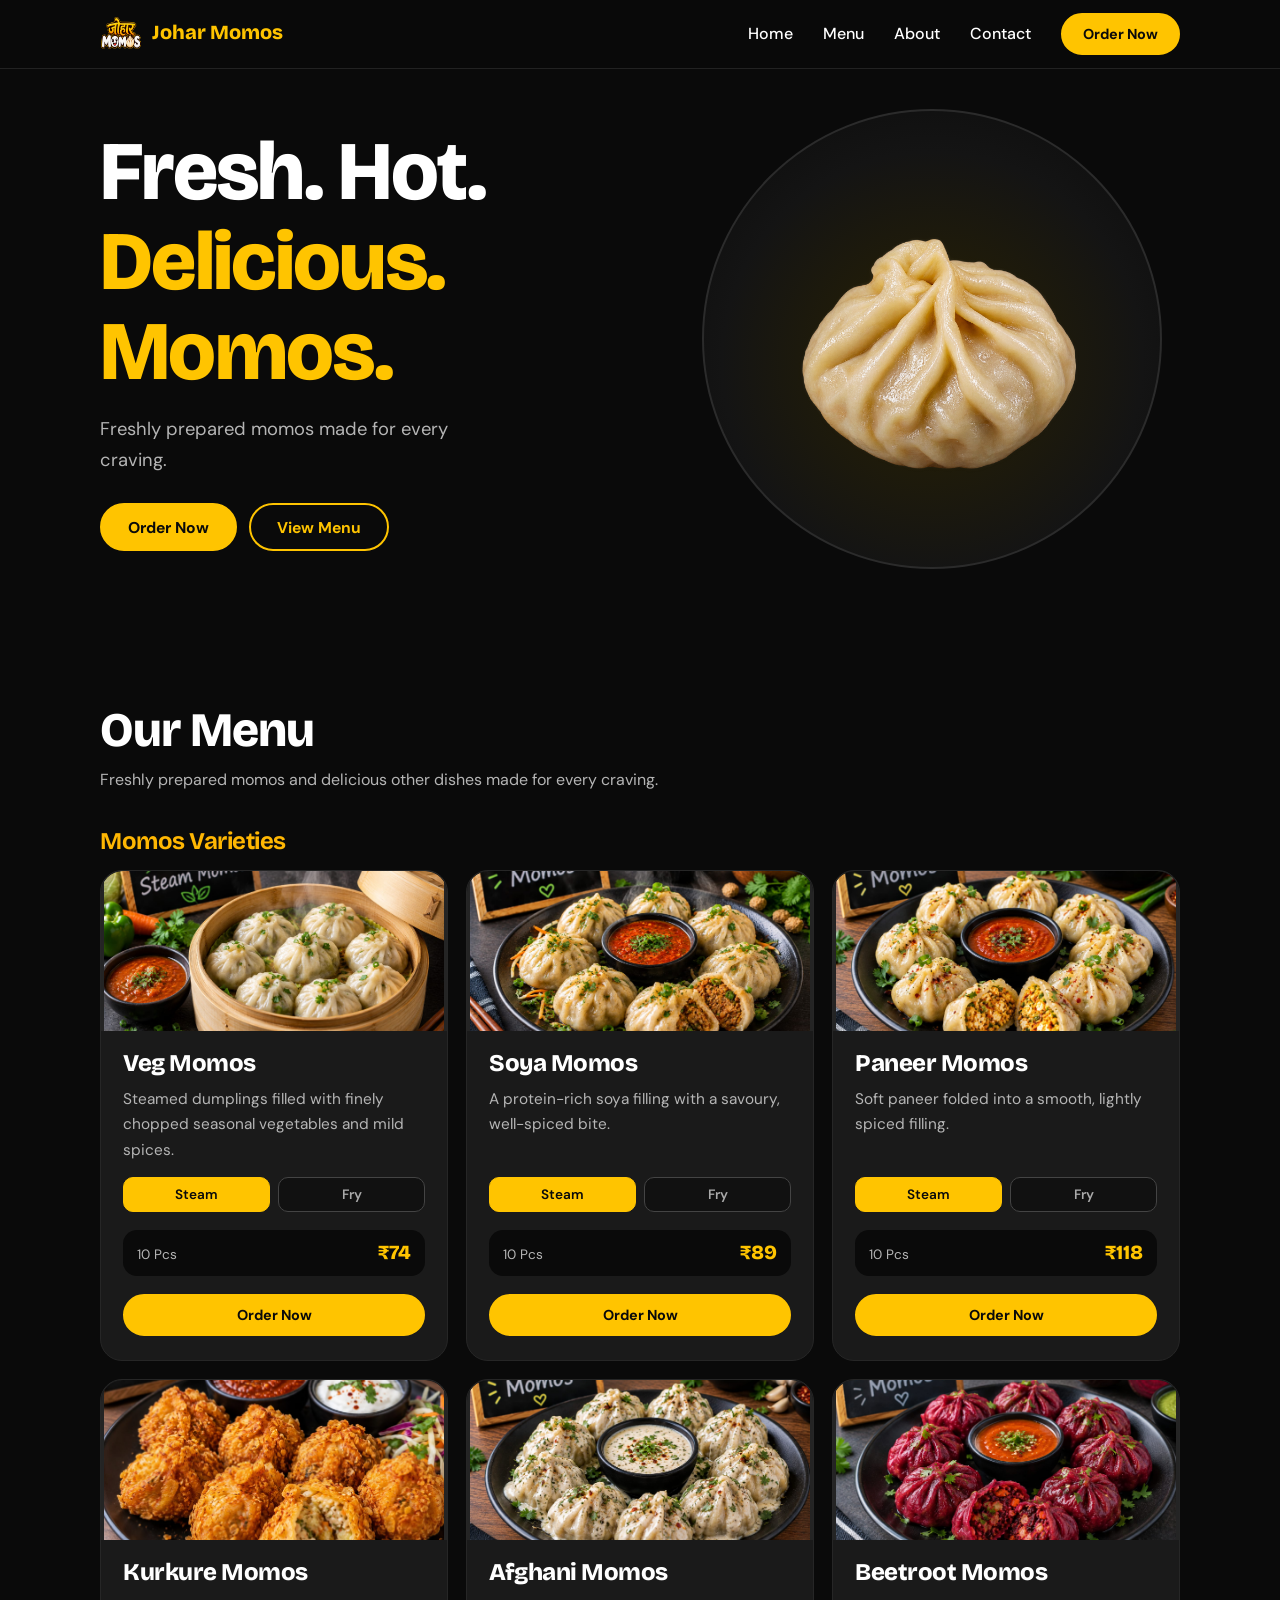
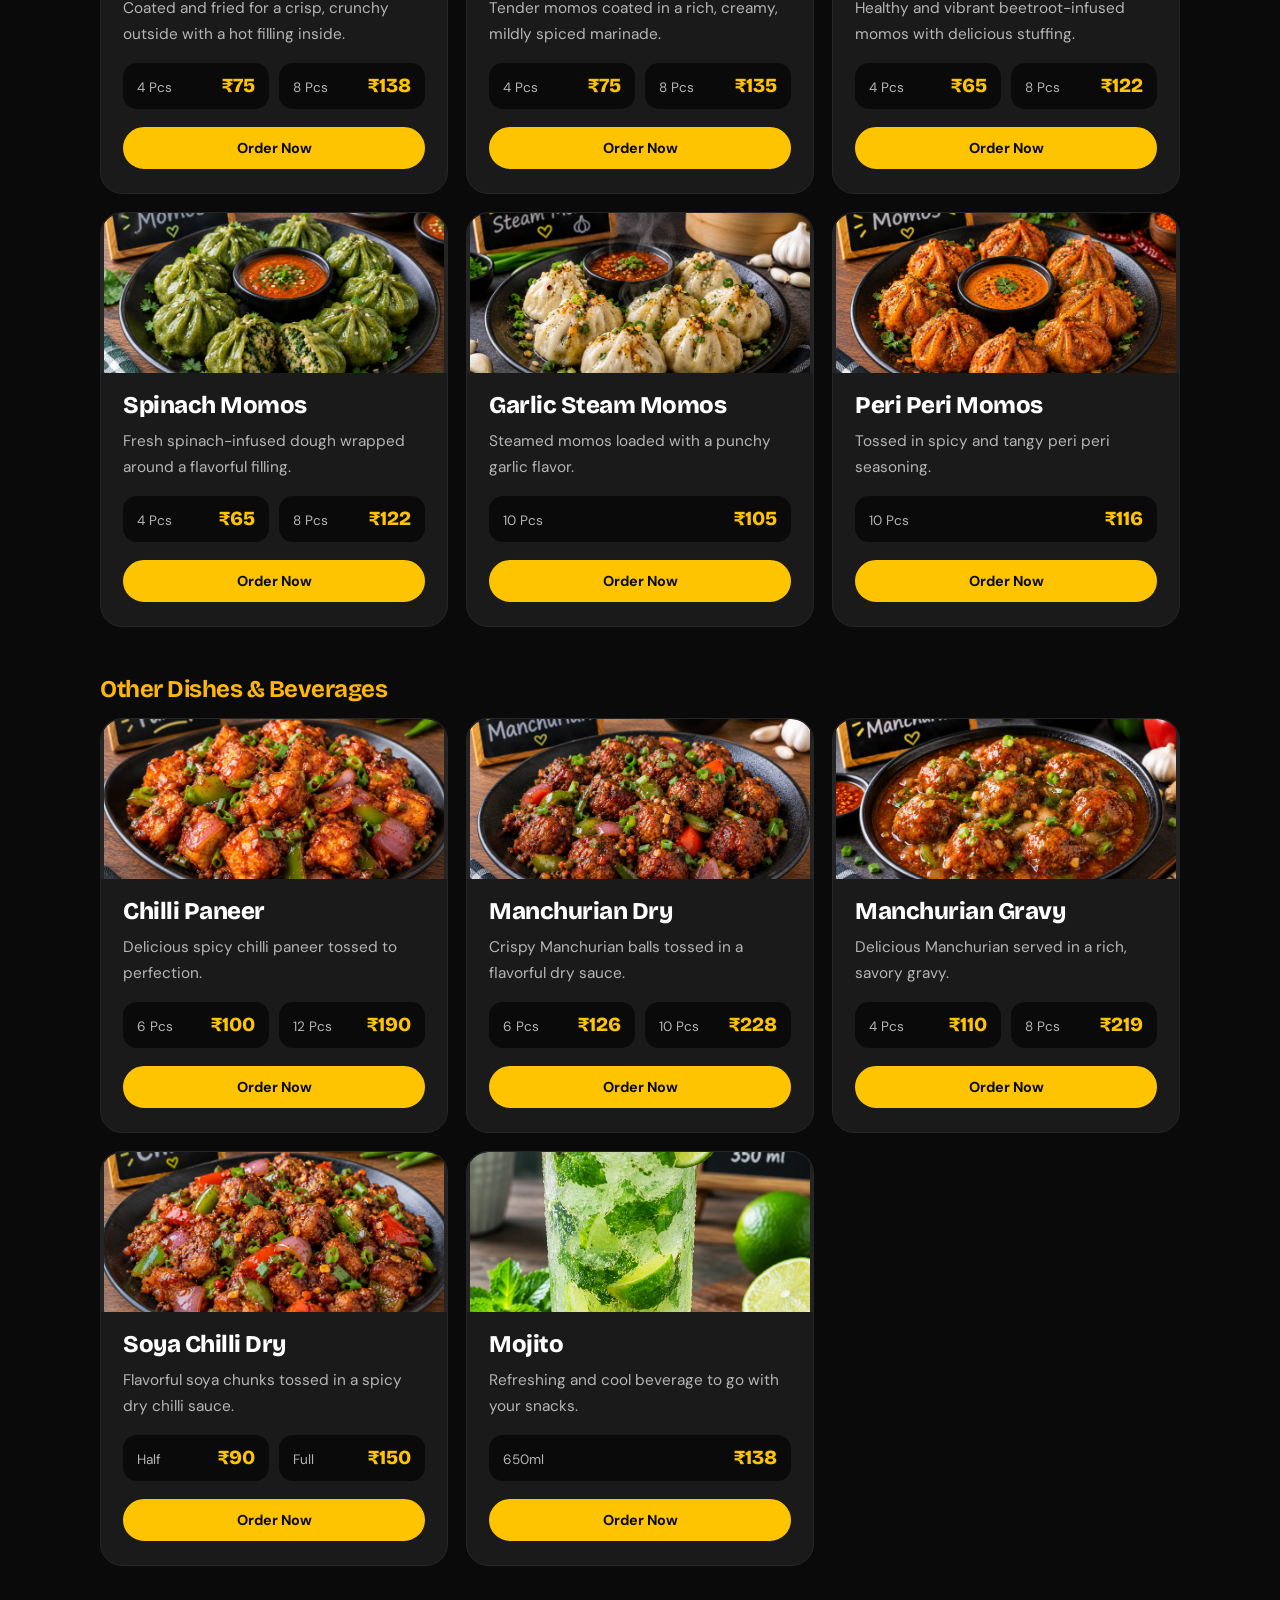
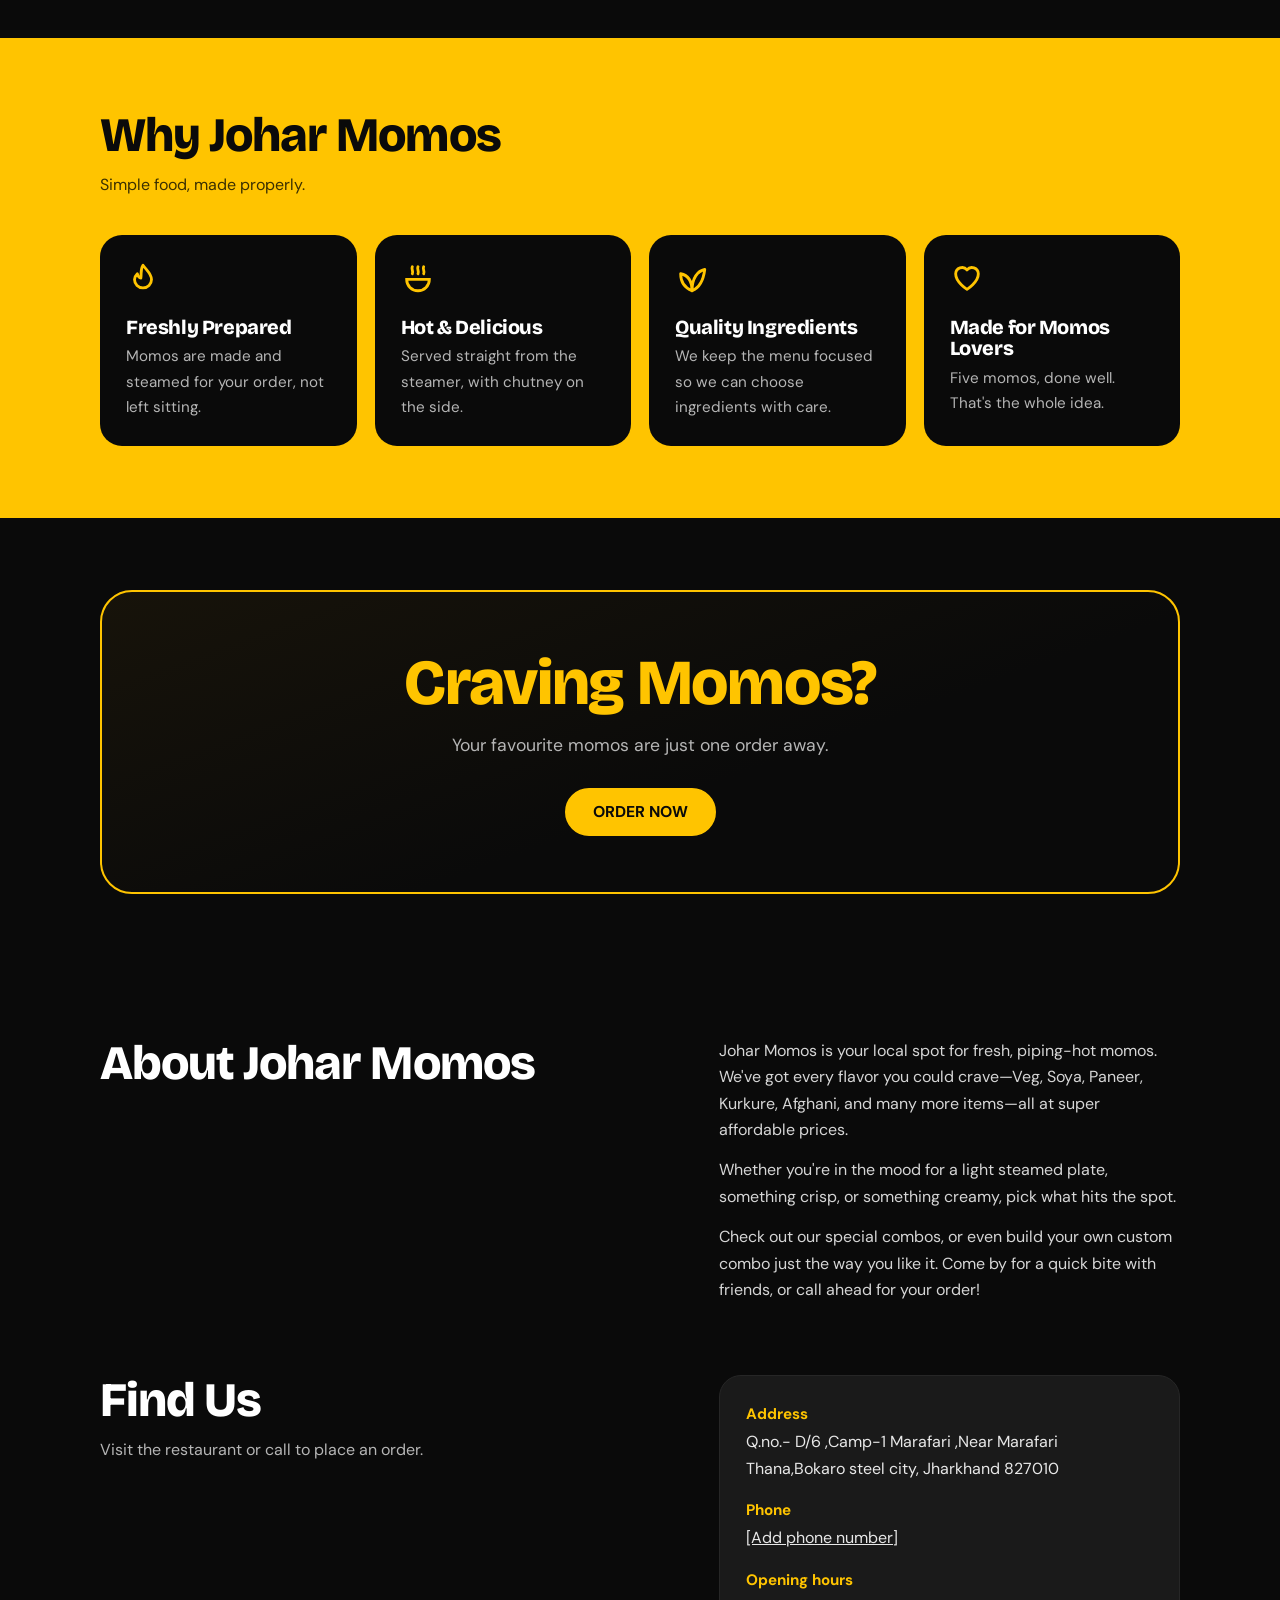
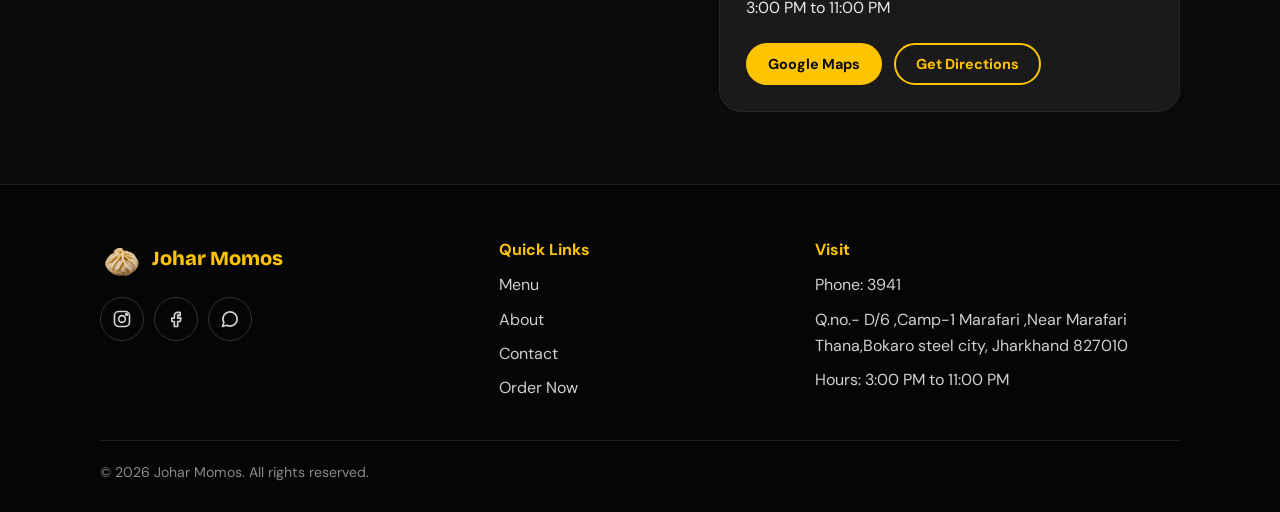
==== index.html @ 12932b2c "Rename homepage to index.html" ====
<!DOCTYPE html>
<html lang="en-IN">
<head>
<meta charset="utf-8">
<meta name="viewport" content="width=device-width, initial-scale=1, viewport-fit=cover">
<title>Johar Momos | Fresh Veg, Soya, Paneer, Kurkure &amp; Afghani Momos</title>
<meta name="description" content="Johar Momos is a local momo restaurant serving freshly prepared Veg, Soya, Paneer, Kurkure and Afghani momos. See the menu, prices, hours and location.">
<link rel="canonical" href="https://www.example.com/">
<meta property="og:type" content="restaurant">
<meta property="og:site_name" content="Johar Momos">
<meta property="og:title" content="Johar Momos | Fresh. Hot. Delicious. Momos.">
<meta property="og:description" content="Freshly prepared momos and many items for every craving at affordable prices! Veg, Soya, Paneer, Kurkure, Afghani, plus ready or custom combos.">
<meta property="og:url" content="https://www.example.com/">
<meta property="og:image" content="momos.png">
<meta name="twitter:card" content="summary_large_image">
<meta name="theme-color" content="#0A0A0A">
<link rel="icon" href="data:image/svg+xml,%3Csvg xmlns='http://www.w3.org/2000/svg' viewBox='0 0 100 100'%3E%3Ctext y='.9em' font-size='90'%3E🥟%3C/text%3E%3C/svg%3E">
<link rel="preconnect" href="https://fonts.googleapis.com">
<link rel="preconnect" href="https://fonts.gstatic.com" crossorigin>
<link href="https://fonts.googleapis.com/css2?family=Bricolage+Grotesque:wght@600;800&family=DM+Sans:wght@400;500;700&display=swap" rel="stylesheet">
<script type="application/ld+json">
{"@context":"https://schema.org","@graph":[
{"@type":"Restaurant","@id":"https://www.example.com/#restaurant","name":"Johar Momos","url":"https://www.example.com/","logo":"https://www.example.com/logo.png","image":"https://www.example.com/og-johar-momos.jpg","servesCuisine":["Momos","Indian street food"],"telephone":"+91-0000000000","hasMenu":"https://www.example.com/#menu","priceRange":"₹","address":{"@type":"PostalAddress","streetAddress":"ADD STREET ADDRESS","addressLocality":"ADD CITY","addressRegion":"ADD STATE","postalCode":"000000","addressCountry":"IN"},"openingHoursSpecification":[{"@type":"OpeningHoursSpecification","dayOfWeek":["Monday","Tuesday","Wednesday","Thursday","Friday","Saturday","Sunday"],"opens":"11:00","closes":"22:00"}]},
{"@type":"BreadcrumbList","itemListElement":[{"@type":"ListItem","position":1,"name":"Home","item":"https://www.example.com/"}]}
]}
</script>
<link rel="stylesheet" href="style.css">
</head>
<body>
<svg width="0" height="0" style="position:absolute" aria-hidden="true">
<defs>
<symbol id="momo" viewBox="0 0 200 150">
<ellipse cx="100" cy="132" rx="82" ry="10" fill="#000" opacity=".35"/>
<path d="M14 108C14 56 52 24 100 24s86 32 86 84c0 14-20 22-86 22S14 122 14 108Z" fill="var(--m,#F4E4C1)"/>
<path d="M100 24c-8 0-14 3-18 8 8-2 24-2 36 0-4-5-10-8-18-8Z" fill="var(--m2,#E3CE9F)"/>
<g stroke="var(--m2,#E3CE9F)" stroke-width="5" stroke-linecap="round" fill="none">
<path d="M100 32V74"/><path d="M80 36 66 80"/><path d="M120 36 134 80"/><path d="M60 46 40 86"/><path d="M140 46 160 86"/><path d="M42 66 26 98"/><path d="M158 66 174 98"/></g>
<path d="M30 112c30 10 110 10 140 0" stroke="var(--m2,#E3CE9F)" stroke-width="4" fill="none" stroke-linecap="round" opacity=".7"/>
</symbol>
<symbol id="mark" viewBox="0 0 48 48"><circle cx="24" cy="24" r="23" fill="#FFC400"/><path d="M9 32c0-9 6-15 15-15s15 6 15 15c0 3-5 4-15 4S9 35 9 32Z" fill="#0A0A0A"/></symbol>
</defs>
</svg>

<header>
<div class="wrap bar">
<!-- LOGO PLACEHOLDER: replace this block with <img src="logo.png" alt="Johar Momos logo" width="..." height="..."> once the official logo file is placed -->
<a class="logo" href="#top" aria-label="Johar Momos home"><img class="logo-mark" src="momos.png" alt=""><span><b>Johar Momos</b></span></a>
<nav id="nav" aria-label="Main">
<ul>
<li><a href="#top">Home</a></li>
<li><a href="#menu">Menu</a></li>
<li><a href="#about">About</a></li>
<li><a href="#contact">Contact</a></li>
<li><a class="btn btn-y btn-sm" href="tel:+910000000000">Order Now</a></li>
</ul>
</nav>
<button class="burger" id="burger" aria-expanded="false" aria-controls="nav" aria-label="Open menu"><span></span><span></span><span></span></button>
</div>
</header>

<main id="top">
<section class="hero" aria-labelledby="h1">
<div class="wrap">
<div>
<h1 id="h1">Fresh. Hot. <em>Delicious. Momos.</em></h1>
<p class="sub">Freshly prepared momos made for every craving.</p>
<div class="cta-row">
<a class="btn btn-y" href="tel:+910000000000">Order Now</a>
<a class="btn btn-o" href="#menu">View Menu</a>
</div>
</div>
<div class="plate" role="img" aria-label="A plate of steaming momos">
  <img src="img-one.png" alt="Plate of Steaming Momos" class="big" aria-hidden="true">
  <div class="steam" aria-hidden="true"><i></i><i></i><i></i></div>
</div>
</div>
</section>

<section id="menu" aria-labelledby="menu-h">
<div class="wrap">
<div class="head">
  <h2 id="menu-h">Our Menu</h2>
  <p>Freshly prepared momos and delicious other dishes made for every craving.</p>
</div>

<!-- MOMOS SECTION -->
<div class="menu-category">
  <h3 class="category-title" style="margin: 30px 0 15px; font-size: 1.5rem; color: #ffb703;">Momos Varieties</h3>
  <div class="grid c3">
    <article class="item">
  <div class="pic" role="img" aria-label="Illustration of a veg momo">
    <img src="veg.jpeg" alt="Momo">
  </div>

  <div class="body">
    <h3>Veg Momos</h3>
    <p>Steamed dumplings filled with finely chopped seasonal vegetables and mild spices.</p>

    <div class="momo-option">
      <button type="button" class="momo-type active"
        onclick="changeMomo(this, 'veg', 'steam')">Steam</button>

      <button type="button" class="momo-type"
        onclick="changeMomo(this, 'veg', 'fry')">Fry</button>
    </div>

    <div class="price">
      <span>10 Pcs <b id="veg-price">₹74</b></span>
    </div>

    <a class="btn btn-y btn-sm" href="tel:+910000000000"
      aria-label="Order Veg Momos">Order Now</a>
  </div>
</article>

   <article class="item">
  <div class="pic" role="img" aria-label="Illustration of a soya momo"
       style="--m:#E9D2A4;--m2:#D2B67F">
    <img src="soya.jpeg" alt="Momo">
  </div>

  <div class="body">
    <h3>Soya Momos</h3>
    <p>A protein-rich soya filling with a savoury, well-spiced bite.</p>

    <div class="momo-option">
      <button type="button"
        class="momo-type active"
        onclick="changeMomo(this, 'soya', 'steam')">
        Steam
      </button>

      <button type="button"
        class="momo-type"
        onclick="changeMomo(this, 'soya', 'fry')">
        Fry
      </button>
    </div>

    <div class="price">
        <span>10 Pcs <b id="soya-price">₹89</b></span>
    </div>

    <a class="btn btn-y btn-sm"
       href="tel:+910000000000"
       aria-label="Order Soya Momos">
       Order Now
    </a>
  </div>
</article>

<article class="item">
  <div class="pic" role="img" aria-label="Illustration of a paneer momo">
    <img src="panner.jpeg" alt="Momo">
  </div>

  <div class="body">
    <h3>Paneer Momos</h3>
    <p>Soft paneer folded into a smooth, lightly spiced filling.</p>

    <div class="momo-option">
      <button type="button" class="momo-type active"
        onclick="changeMomo(this, 'paneer', 'steam')">Steam</button>

      <button type="button" class="momo-type"
        onclick="changeMomo(this, 'paneer', 'fry')">Fry</button>
    </div>

    <div class="price">
      <span>10 Pcs <b id="paneer-price">₹118</b></span>
    </div>

    <a class="btn btn-y btn-sm" href="tel:+910000000000"
      aria-label="Order Paneer Momos">Order Now</a>
  </div>
</article>

    <article class="item">
      <div class="pic" role="img" aria-label="Illustration of a crunchy kurkure momo">
        <img src="kurkure.jpeg" alt="Momo">
      </div><div class="body"><h3>Kurkure Momos</h3><p>Coated and fried for a crisp, crunchy outside with a hot filling inside.</p><div class="price"><span>4 Pcs <b>₹75</b></span><span>8 Pcs <b>₹138</b></span></div><a class="btn btn-y btn-sm" href="tel:+910000000000" aria-label="Order Kurkure Momos">Order Now</a></div></article>

    <article class="item"><div class="pic" role="img" aria-label="Illustration of creamy afghani momos"><img src="afghani.jpeg" alt="Momo">
    </div><div class="body"><h3>Afghani Momos</h3><p>Tender momos coated in a rich, creamy, mildly spiced marinade.</p><div class="price"><span>4 Pcs <b>₹75</b></span><span>8 Pcs <b>₹135</b></span></div><a class="btn btn-y btn-sm" href="tel:+910000000000" aria-label="Order Afghani Momos">Order Now</a></div></article>

    <article class="item"><div class="pic" role="img" aria-label="Illustration of beetroot momos"><img src="beetroot.jpeg" alt="Momo"></div><div class="body"><h3>Beetroot Momos</h3><p>Healthy and vibrant beetroot-infused momos with delicious stuffing.</p><div class="price"><span>4 Pcs <b>₹65</b></span><span>8 Pcs <b>₹122</b></span></div><a class="btn btn-y btn-sm" href="tel:+910000000000" aria-label="Order Beetroot Momos">Order Now</a></div></article>

    <article class="item"><div class="pic" role="img" aria-label="Illustration of spinach momos"><img src="spinach.jpeg" alt="Momo"></div><div class="body"><h3>Spinach Momos</h3><p>Fresh spinach-infused dough wrapped around a flavorful filling.</p><div class="price"><span>4 Pcs <b>₹65</b></span><span>8 Pcs <b>₹122</b></span></div><a class="btn btn-y btn-sm" href="tel:+910000000000" aria-label="Order Spinach Momos">Order Now</a></div></article>

    <article class="item"><div class="pic" role="img" aria-label="Illustration of garlic steam momos"><img src="garlic.jpeg" alt="Momo"></div><div class="body"><h3>Garlic Steam Momos</h3><p>Steamed momos loaded with a punchy garlic flavor.</p><div class="price"><span>10 Pcs <b>₹105</b></span></div><a class="btn btn-y btn-sm" href="tel:+910000000000" aria-label="Order Garlic Steam Momos">Order Now</a></div></article>

    <article class="item"><div class="pic" role="img" aria-label="Illustration of peri peri momos"><img src="peri peri.jpeg" alt="Momo"></div><div class="body"><h3>Peri Peri Momos</h3><p>Tossed in spicy and tangy peri peri seasoning.</p><div class="price"><span>10 Pcs <b>₹116</b></span></div><a class="btn btn-y btn-sm" href="tel:+910000000000" aria-label="Order Peri Peri Momos">Order Now</a></div></article>
  </div>
</div>

<!-- OTHER DISHES SECTION -->
<div class="menu-category" style="margin-top: 50px;">
  <h3 class="category-title" style="margin: 30px 0 15px; font-size: 1.5rem; color: #ffb703;">Other Dishes & Beverages</h3>
  <div class="grid c3">
    <article class="item"><div class="pic" role="img" aria-label="Illustration of chilli paneer"><img src="chlli paneer.jpeg" alt="Momo"></div><div class="body"><h3>Chilli Paneer</h3><p>Delicious spicy chilli paneer tossed to perfection.</p><div class="price"><span>6 Pcs <b>₹100</b></span><span>12 Pcs <b>₹190</b></span></div><a class="btn btn-y btn-sm" href="tel:+910000000000" aria-label="Order Chilli Paneer">Order Now</a></div></article>

    <article class="item"><div class="pic" role="img" aria-label="Illustration of manchurian dry"><img src="dry manch.jpeg" alt="Momo"></div><div class="body"><h3>Manchurian Dry</h3><p>Crispy Manchurian balls tossed in a flavorful dry sauce.</p><div class="price"><span>6 Pcs <b>₹126</b></span><span>10 Pcs <b>₹228</b></span></div><a class="btn btn-y btn-sm" href="tel:+910000000000" aria-label="Order Manchurian Dry">Order Now</a></div></article>

    <article class="item"><div class="pic" role="img" aria-label="Illustration of manchurian gravy"><img src="gravy manch.jpeg" alt="Momo"></div><div class="body"><h3>Manchurian Gravy</h3><p>Delicious Manchurian served in a rich, savory gravy.</p><div class="price"><span>4 Pcs <b>₹110</b></span><span>8 Pcs <b>₹219</b></span></div><a class="btn btn-y btn-sm" href="tel:+910000000000" aria-label="Order Manchurian Gravy">Order Now</a></div></article>

    <article class="item"><div class="pic" role="img" aria-label="Illustration of soya chilli dry"><img src="soya chilli.jpeg" alt="Momo"></div><div class="body"><h3>Soya Chilli Dry</h3><p>Flavorful soya chunks tossed in a spicy dry chilli sauce.</p><div class="price"><span>Half <b>₹90</b></span><span>Full <b>₹150</b></span></div><a class="btn btn-y btn-sm" href="tel:+910000000000" aria-label="Order Soya Chilli Dry">Order Now</a></div></article>

    <article class="item"><div class="pic" role="img" aria-label="Illustration of mojito"><img src="mint mojito.jpeg" alt="Momo"></div><div class="body"><h3>Mojito</h3><p>Refreshing and cool beverage to go with your snacks.</p><div class="price"><span>650ml <b>₹138</b></span></div><a class="btn btn-y btn-sm" href="tel:+910000000000" aria-label="Order Mojito">Order Now</a></div></article>
  </div>
</div>

</div>
</section>

<section class="why" aria-labelledby="why-h">
<div class="wrap">
<div class="head"><h2 id="why-h">Why Johar Momos</h2><p>Simple food, made properly.</p></div>
<div class="grid c4">
<div class="f"><svg viewBox="0 0 24 24" fill="none" stroke="currentColor" stroke-width="2" stroke-linecap="round" stroke-linejoin="round" aria-hidden="true"><path d="M12 3c3 4 6 6 6 10a6 6 0 0 1-12 0c0-2 1-3 2-4 .5 2 1.5 3 2.5 3C11 9 10 6 12 3Z"/></svg><h3>Freshly Prepared</h3><p>Momos are made and steamed for your order, not left sitting.</p></div>
<div class="f"><svg viewBox="0 0 24 24" fill="none" stroke="currentColor" stroke-width="2" stroke-linecap="round" aria-hidden="true"><path d="M8 4c-1 2 1 3 0 5M12 4c-1 2 1 3 0 5M16 4c-1 2 1 3 0 5"/><path d="M4 13h16a8 8 0 0 1-16 0Z"/></svg><h3>Hot &amp; Delicious</h3><p>Served straight from the steamer, with chutney on the side.</p></div>
<div class="f"><svg viewBox="0 0 24 24" fill="none" stroke="currentColor" stroke-width="2" stroke-linecap="round" stroke-linejoin="round" aria-hidden="true"><path d="M12 21c0-9 4-14 9-15-1 8-4 13-9 15Z"/><path d="M12 21C12 14 9 10 4 9c0 6 3 10 8 12Z"/></svg><h3>Quality Ingredients</h3><p>We keep the menu focused so we can choose ingredients with care.</p></div>
<div class="f"><svg viewBox="0 0 24 24" fill="none" stroke="currentColor" stroke-width="2" stroke-linecap="round" stroke-linejoin="round" aria-hidden="true"><path d="M12 20s-8-5-8-11a4.5 4.5 0 0 1 8-2.7A4.5 4.5 0 0 1 20 9c0 6-8 11-8 11Z"/></svg><h3>Made for Momos Lovers</h3><p>Five momos, done well. That's the whole idea.</p></div>
</div>
</div>
</section>

<section class="cta" aria-labelledby="cta-h">
<div class="wrap"><div class="box">
<h2 id="cta-h">Craving Momos?</h2>
<p>Your favourite momos are just one order away.</p>
<a class="btn btn-y" href="tel:+910000000000">ORDER NOW</a>
</div></div>
</section>

<section id="about" class="about" aria-labelledby="about-h">
<div class="wrap two">
<div class="head" style="margin:0"><h2 id="about-h">About Johar Momos</h2></div>
<div>
<p>Johar Momos is your local spot for fresh, piping-hot momos. We've got every flavor you could crave—Veg, Soya, Paneer, Kurkure, Afghani, and many more items—all at super affordable prices.</p>
<p>Whether you're in the mood for a light steamed plate, something crisp, or something creamy, pick what hits the spot.</p>
<p>Check out our special combos, or even build your own custom combo just the way you like it. Come by for a quick bite with friends, or call ahead for your order!</p>
</div>
</div>
</section>

<section id="contact" aria-labelledby="loc-h" style="padding-top:0">
<div class="wrap two">
<div class="head" style="margin:0"><h2 id="loc-h">Find Us</h2><p>Visit the restaurant or call to place an order.</p></div>
<div class="info">
<dl>
<div><dt>Address</dt><dd>Q.no.- D/6 ,Camp-1 Marafari ,Near Marafari Thana,Bokaro steel city, Jharkhand 827010</dd></div>
<div><dt>Phone</dt><dd><a href="tel:+910000000000">[Add phone number]</a></dd></div>
<div><dt>Opening hours</dt><dd>3:00 PM to 11:00 PM</dd></div>
</dl>
<div class="cta-row">
<a class="btn btn-y btn-sm" href="https://www.google.com/maps/search/?api=1&amp;query=Johar+Momos" target="_blank" rel="noopener">Google Maps</a>
<a class="btn btn-o btn-sm" href="https://maps.app.goo.gl/gTbUC94c3SYZyHqj8?g_st=aw" target="_blank" rel="noopener">Get Directions</a>
</div>
</div>
</div>
</section>
</main>

<footer>
<div class="wrap">
<div class="fgrid">
<div>
<a class="logo" href="#top" aria-label="Johar Momos home"><img class="logo-mark" aria-hidden="true" src="img-one.png"><use href="#mark"/></img><span><b>Johar Momos</b></span></a>
<div class="soc">
<a href="#" aria-label="Instagram"><svg viewBox="0 0 24 24" fill="none" stroke="currentColor" stroke-width="2" aria-hidden="true"><rect x="3" y="3" width="18" height="18" rx="5"/><circle cx="12" cy="12" r="4"/><circle cx="17.5" cy="6.5" r="1" fill="currentColor"/></svg></a>
<a href="#" aria-label="Facebook"><svg viewBox="0 0 24 24" fill="none" stroke="currentColor" stroke-width="2" stroke-linecap="round" stroke-linejoin="round" aria-hidden="true"><path d="M14 8h3V4h-3a4 4 0 0 0-4 4v3H7v4h3v6h4v-6h3l1-4h-4V8a1 1 0 0 1 1-1Z"/></svg></a>
<a href="#" aria-label="WhatsApp"><svg viewBox="0 0 24 24" fill="none" stroke="currentColor" stroke-width="2" stroke-linecap="round" stroke-linejoin="round" aria-hidden="true"><path d="M3 21l1.6-4.8A8.5 8.5 0 1 1 8 19.5L3 21Z"/></svg></a>
</div>
</div>
<div><h2>Quick Links</h2>
<ul><li><a href="#menu">Menu</a></li><li><a href="#about">About</a></li><li><a href="#contact">Contact</a></li><li><a href="tel:+910000000000">Order Now</a></li></ul></div>
<div><h2>Visit</h2>
<address><span>Phone: <a href="tel:+910000000000">3941</a></span><span>Q.no.- D/6 ,Camp-1 Marafari ,Near Marafari Thana,Bokaro steel city, Jharkhand 827010</span><span>Hours: 3:00 PM to 11:00 PM</span></address></div>
</div>
<p class="copy">&copy; <span id="yr">2026</span> Johar Momos. All rights reserved.</p>
</div>
</footer>

<script src="main.js"></script>
</body>
</html>
---- style.css ----
:root{--y:#FFC400;--k:#0A0A0A;--w:#FFFFFF;--card:#1A1A1A;--card2:#242424;--mute:#B5B5B5;--r:22px;
--hd:'Bricolage Grotesque',Georgia,'Times New Roman',serif;--bd:'DM Sans',system-ui,-apple-system,'Segoe UI',sans-serif;
box-sizing:border-box;padding-top:env(safe-area-inset-top,0px);padding-bottom:env(safe-area-inset-bottom,0px)}
*,*::before,*::after{box-sizing:inherit}
html{scroll-behavior:smooth;scroll-padding-top:84px}
body{margin:0;background:var(--k);color:var(--w);font:400 1rem/1.65 var(--bd);-webkit-font-smoothing:antialiased}
h1,h2,h3{font-family:var(--hd);line-height:1.08;margin:0;letter-spacing:-.02em}
p{margin:0}
a{color:inherit}
:focus-visible{outline:3px solid var(--y);outline-offset:3px;border-radius:6px}
.wrap{max-width:1120px;margin:0 auto;padding:0 20px}
section{padding:72px 0}
.btn{display:inline-flex;align-items:center;justify-content:center;min-height:48px;padding:0 26px;border-radius:999px;font:700 .98rem var(--bd);text-decoration:none;border:2px solid var(--y);cursor:pointer;transition:transform .15s,background .15s,color .15s}
.btn-y{background:var(--y);color:var(--k)}
.btn-y:hover{transform:translateY(-2px)}
.btn-o{background:transparent;color:var(--y)}
.btn-o:hover{background:var(--y);color:var(--k)}
.btn-sm{min-height:42px;padding:0 20px;font-size:.9rem}
/* header */
header{position:sticky;top:0;z-index:20;background:rgba(10,10,10,.92);backdrop-filter:blur(10px);border-bottom:1px solid #222;padding-top:env(safe-area-inset-top,0px)}
.bar{display:flex;align-items:center;justify-content:space-between;height:68px}
.logo{display:flex;align-items:center;gap:10px;text-decoration:none}
.logo-mark{width:42px;height:42px}
.logo b{font:800 1.25rem var(--hd);color:var(--y);line-height:1}
.logo small{display:block;font:500 .7rem var(--bd);color:var(--w);letter-spacing:.2em}
nav ul{display:none;list-style:none;margin:0;padding:0;gap:30px;align-items:center}
nav a{text-decoration:none;font-weight:500}
nav a:hover{color:var(--y)}
.burger{background:none;border:0;width:46px;height:46px;color:var(--w);cursor:pointer}
.burger span{display:block;width:24px;height:2px;background:currentColor;margin:5px auto;transition:.2s}
.menu-open nav ul{display:flex;flex-direction:column;position:absolute;left:0;right:0;top:68px;background:var(--k);padding:12px 20px 28px;gap:4px;border-bottom:1px solid #222}
.menu-open nav li{width:100%}
.menu-open nav a{display:block;padding:14px 0;font-size:1.15rem;border-bottom:1px solid #1d1d1d}
.menu-open nav a.btn{border:2px solid var(--y);margin-top:12px;text-align:center}
.menu-open .burger span:nth-child(1){transform:translateY(7px) rotate(45deg)}
.menu-open .burger span:nth-child(2){opacity:0}
.menu-open .burger span:nth-child(3){transform:translateY(-7px) rotate(-45deg)}
/* hero */
.hero{padding:40px 0 64px;overflow:hidden}
.hero .wrap{display:grid;gap:36px}
.hero h1{font-size:clamp(2.6rem,10vw,5.2rem);font-weight:800}
.hero h1 em{font-style:normal;color:var(--y);display:block}
.hero p.sub{font-size:1.15rem;color:var(--mute);margin:18px 0 28px;max-width:30ch}
.cta-row{display:flex;flex-wrap:wrap;gap:12px}
.plate{position:relative;aspect-ratio:1;max-width:460px;width:100%;margin:0 auto;border-radius:50%;background:radial-gradient(circle at 50% 55%,#2a2200 0,#141414 62%,var(--k) 100%);display:grid;place-items:center;border:2px solid #2b2b2b}
.plate svg.big{width:76%}
.plate img.big{width:76%;height:auto;object-fit:contain;}
.steam{position:absolute;top:2%;left:50%;width:46%;height:30%;transform:translateX(-50%);pointer-events:none}
.steam i{position:absolute;bottom:0;width:6px;height:70%;border-radius:6px;background:linear-gradient(to top,rgba(255,255,255,.5),transparent);animation:rise 3.2s ease-in infinite;opacity:0}
.steam i:nth-child(1){left:22%}.steam i:nth-child(2){left:50%;animation-delay:1s}.steam i:nth-child(3){left:78%;animation-delay:2s}
@keyframes rise{0%{transform:translateY(30%) scaleX(1);opacity:0}30%{opacity:.8}100%{transform:translateY(-60%) scaleX(2.4);opacity:0}}
/* headings */
.head{max-width:560px;margin-bottom:36px}
.head h2{font-size:clamp(2rem,6vw,3rem);font-weight:800}
.head p{color:var(--mute);margin-top:10px}
/* menu */
.grid{display:grid;gap:18px}
.item{background:var(--card);border-radius:var(--r);overflow:hidden;display:flex;flex-direction:column;border:1px solid #262626}
.item .pic {
  background: var(--card2);
  padding: 0; /* padding hata di taaki image poori jagah le sake */
  display: flex;
  align-items: center;
  justify-content: center;
  width: 100%;
  overflow: hidden;
  border-top-left-radius: var(--r);
  border-top-right-radius: var(--r);
}

.item .pic img {
  width: 98%;       /* Poori width cover karega */
  max-width: 100%;   /* Max width limit hata di */
  height: 160px;     /* Aap apne hisaab se height adjust kar sakte hain (jaise 150px ya 180px) */
  object-fit: cover; /* Image stretch nahi hogi, properly crop/fit hogi */
  display: block;
}
.item .body{padding:20px 22px 24px;display:flex;flex-direction:column;gap:10px;flex:1}
.item h3{font-size:1.5rem;font-weight:800}
.item p{color:var(--mute);font-size:.96rem;flex:1}
.price{display:flex;gap:10px;margin:6px 0 8px}
.price span{flex:1;background:var(--k);border-radius:14px;padding:10px 14px;display:flex;justify-content:space-between;align-items:baseline;font-size:.85rem;color:var(--mute)}
.price b{font:800 1.25rem var(--hd);color:var(--y)}
/* why */
.why{background:var(--y);color:var(--k)}
.why .head p{color:#3b3000}
.why .grid .f{background:var(--k);color:var(--w);border-radius:var(--r);padding:26px}
.f svg{width:34px;height:34px;color:var(--y);margin-bottom:14px}
.f h3{font-size:1.25rem;font-weight:800;margin-bottom:6px}
.f p{color:var(--mute);font-size:.95rem}
/* cta */
.cta{text-align:center;position:relative}
.cta .box{border:2px solid var(--y);border-radius:32px;padding:56px 22px;background:linear-gradient(160deg,#17130a,var(--k) 60%)}
.cta h2{font-size:clamp(2.2rem,8vw,4rem);font-weight:800;color:var(--y)}
.cta p{color:var(--mute);margin:14px auto 28px;max-width:34ch;font-size:1.1rem}
/* about / location */
.two{display:grid;gap:36px}
.about p+p{margin-top:14px}
.about p{color:#d6d6d6;max-width:60ch}
.info{background:var(--card);border-radius:var(--r);padding:26px;border:1px solid #262626}
.info dl{margin:0 0 22px;display:grid;gap:16px}
.info dt{font-weight:700;color:var(--y);font-size:.95rem}
.info dd{margin:2px 0 0;color:#e8e8e8}
.info .cta-row{margin-top:4px}
/* footer */
footer{background:#050505;border-top:1px solid #1d1d1d;padding:54px 0 28px}
.fgrid{display:grid;gap:34px}
footer h2{font:700 1rem var(--bd);color:var(--y);margin-bottom:12px;letter-spacing:0}
footer ul{list-style:none;margin:0;padding:0;display:grid;gap:8px}
footer a{text-decoration:none;color:#d0d0d0}
footer a:hover{color:var(--y)}
footer address{font-style:normal;color:#d0d0d0;display:grid;gap:8px}
.soc{display:flex;gap:10px;margin-top:16px}
.soc a{width:44px;height:44px;border-radius:50%;border:1px solid #333;display:grid;place-items:center}
.soc a:hover{border-color:var(--y);color:var(--y)}
.soc svg{width:20px;height:20px}
.copy{margin-top:38px;padding-top:20px;border-top:1px solid #1d1d1d;color:#8a8a8a;font-size:.88rem}
@media(min-width:720px){
.grid.c2{grid-template-columns:repeat(2,1fr)}
.two{grid-template-columns:1.1fr .9fr;gap:56px;align-items:start}
.fgrid{grid-template-columns:1.3fr 1fr 1.3fr}
}
@media(min-width:960px){
.burger{display:none}
nav ul{display:flex}
.hero .wrap{grid-template-columns:1.05fr .95fr;align-items:center}
.grid.c3{grid-template-columns:repeat(3,1fr)}
.grid.c4{grid-template-columns:repeat(4,1fr)}
}
@media(prefers-reduced-motion:reduce){*{animation:none!important;transition:none!important}html{scroll-behavior:auto}}




.momo-option{
  display:flex;
  gap:8px;
  margin:4px 0 2px;
}

.momo-type{
  flex:1;
  padding:8px 14px;
  border:1px solid #444;
  border-radius:10px;
  background:#111;
  color:#aaa;
  font:600 .85rem var(--bd);
  cursor:pointer;
  transition:.2s;
}

.momo-type:hover{
  border-color:var(--y);
  color:var(--y);
}

.momo-type.active{
  background:var(--y);
  color:var(--k);
  border-color:var(--y);
}
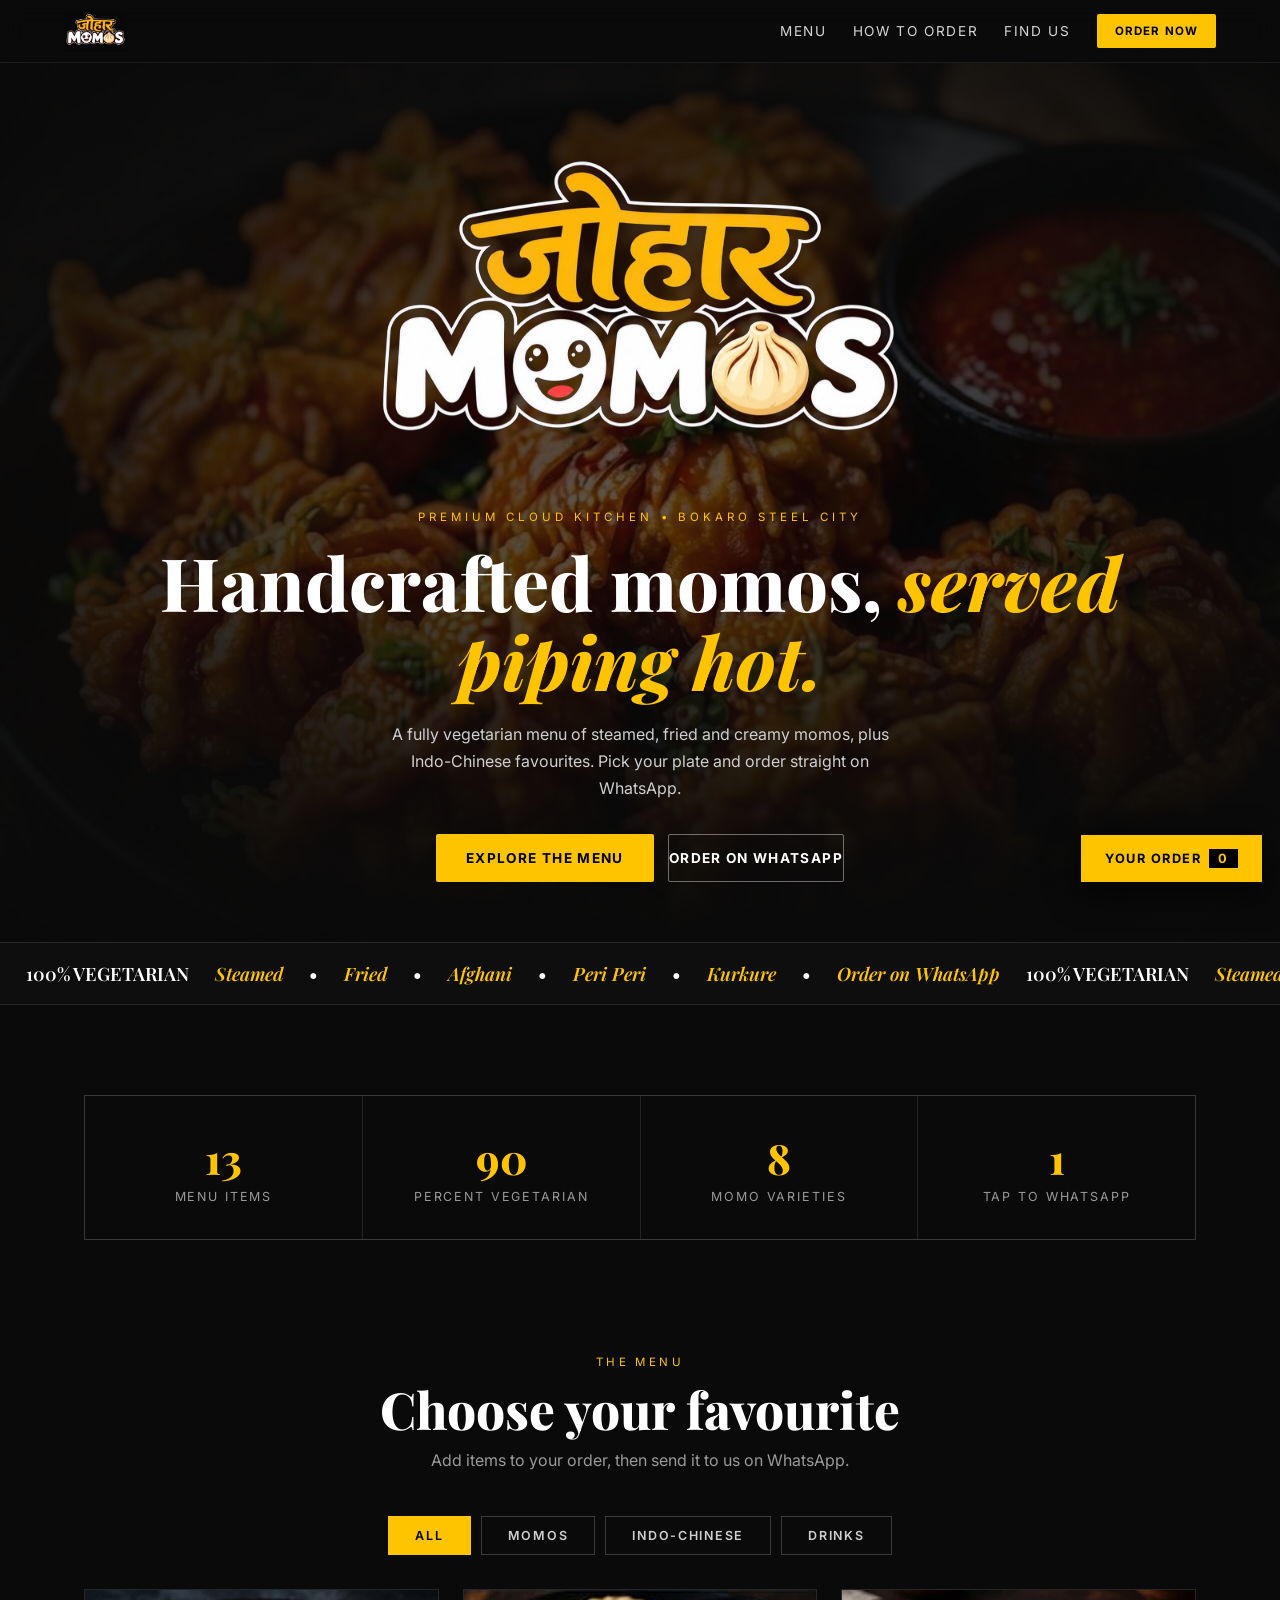
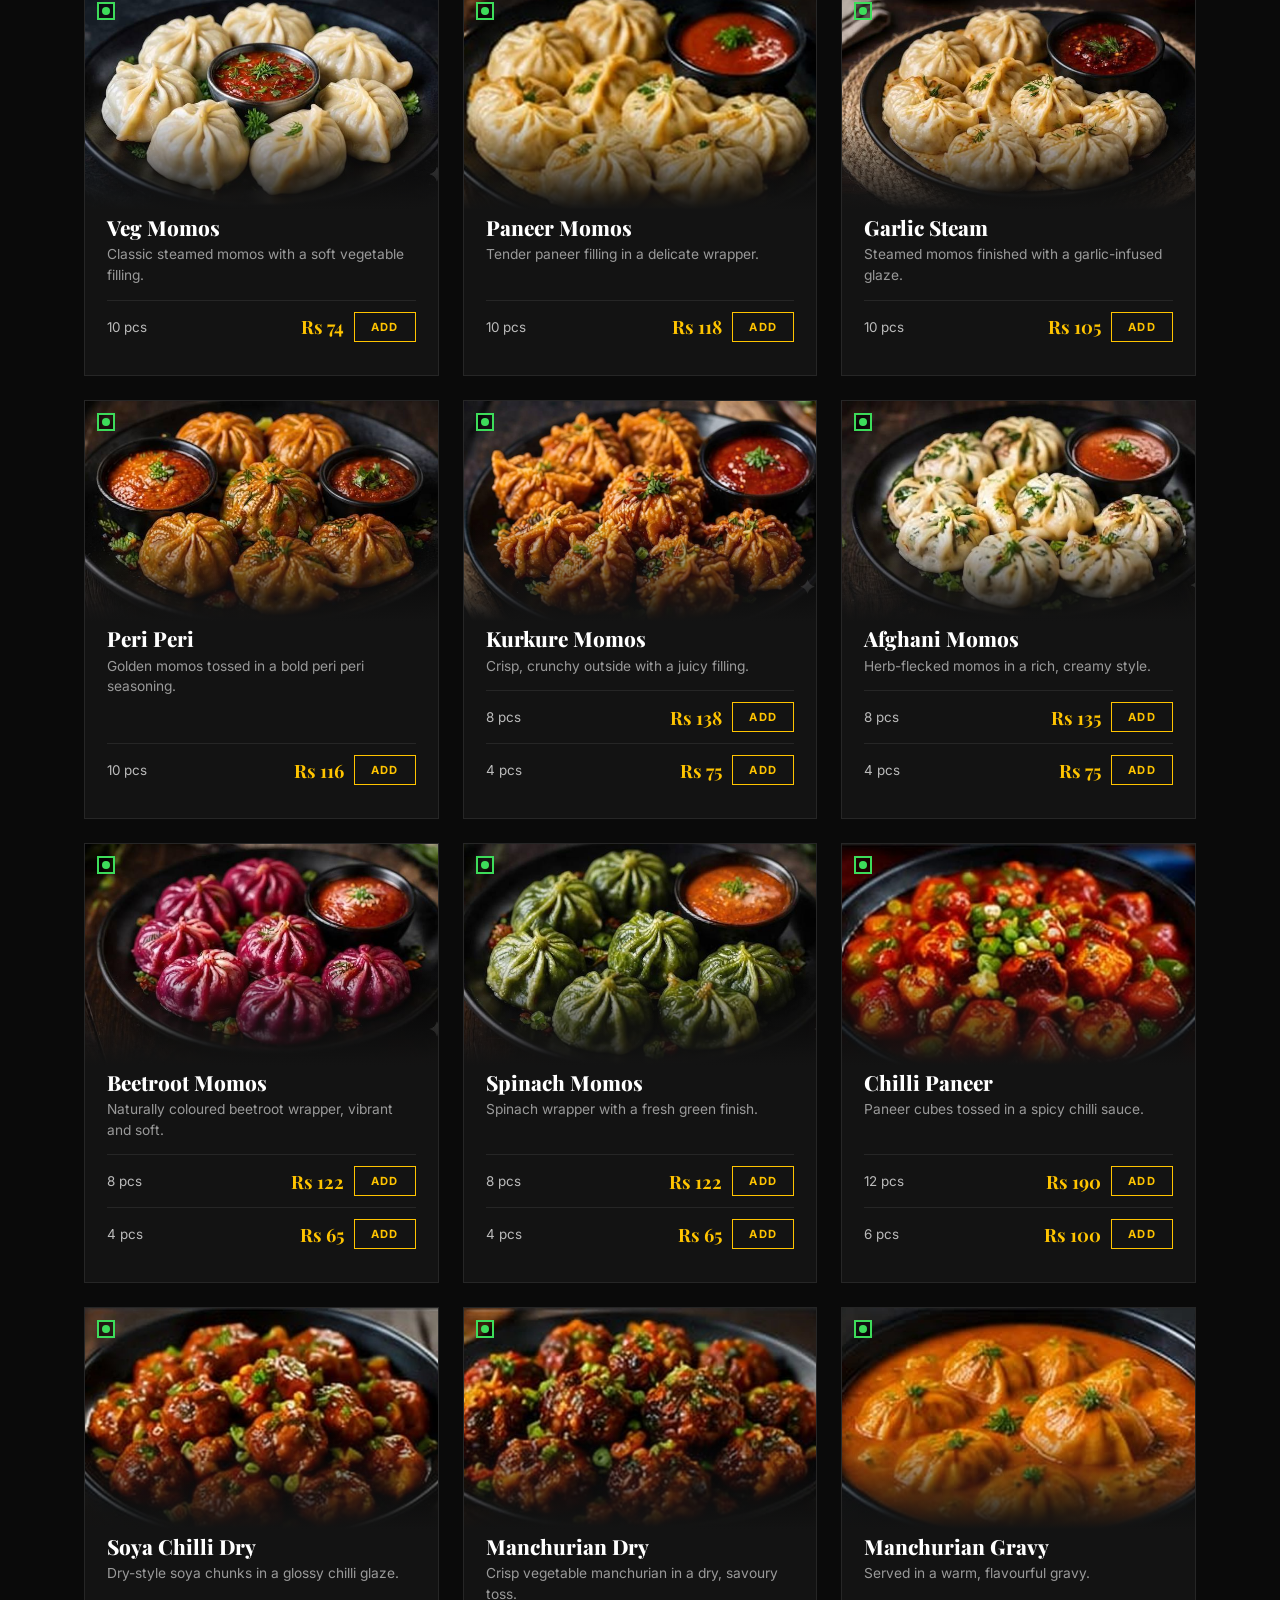
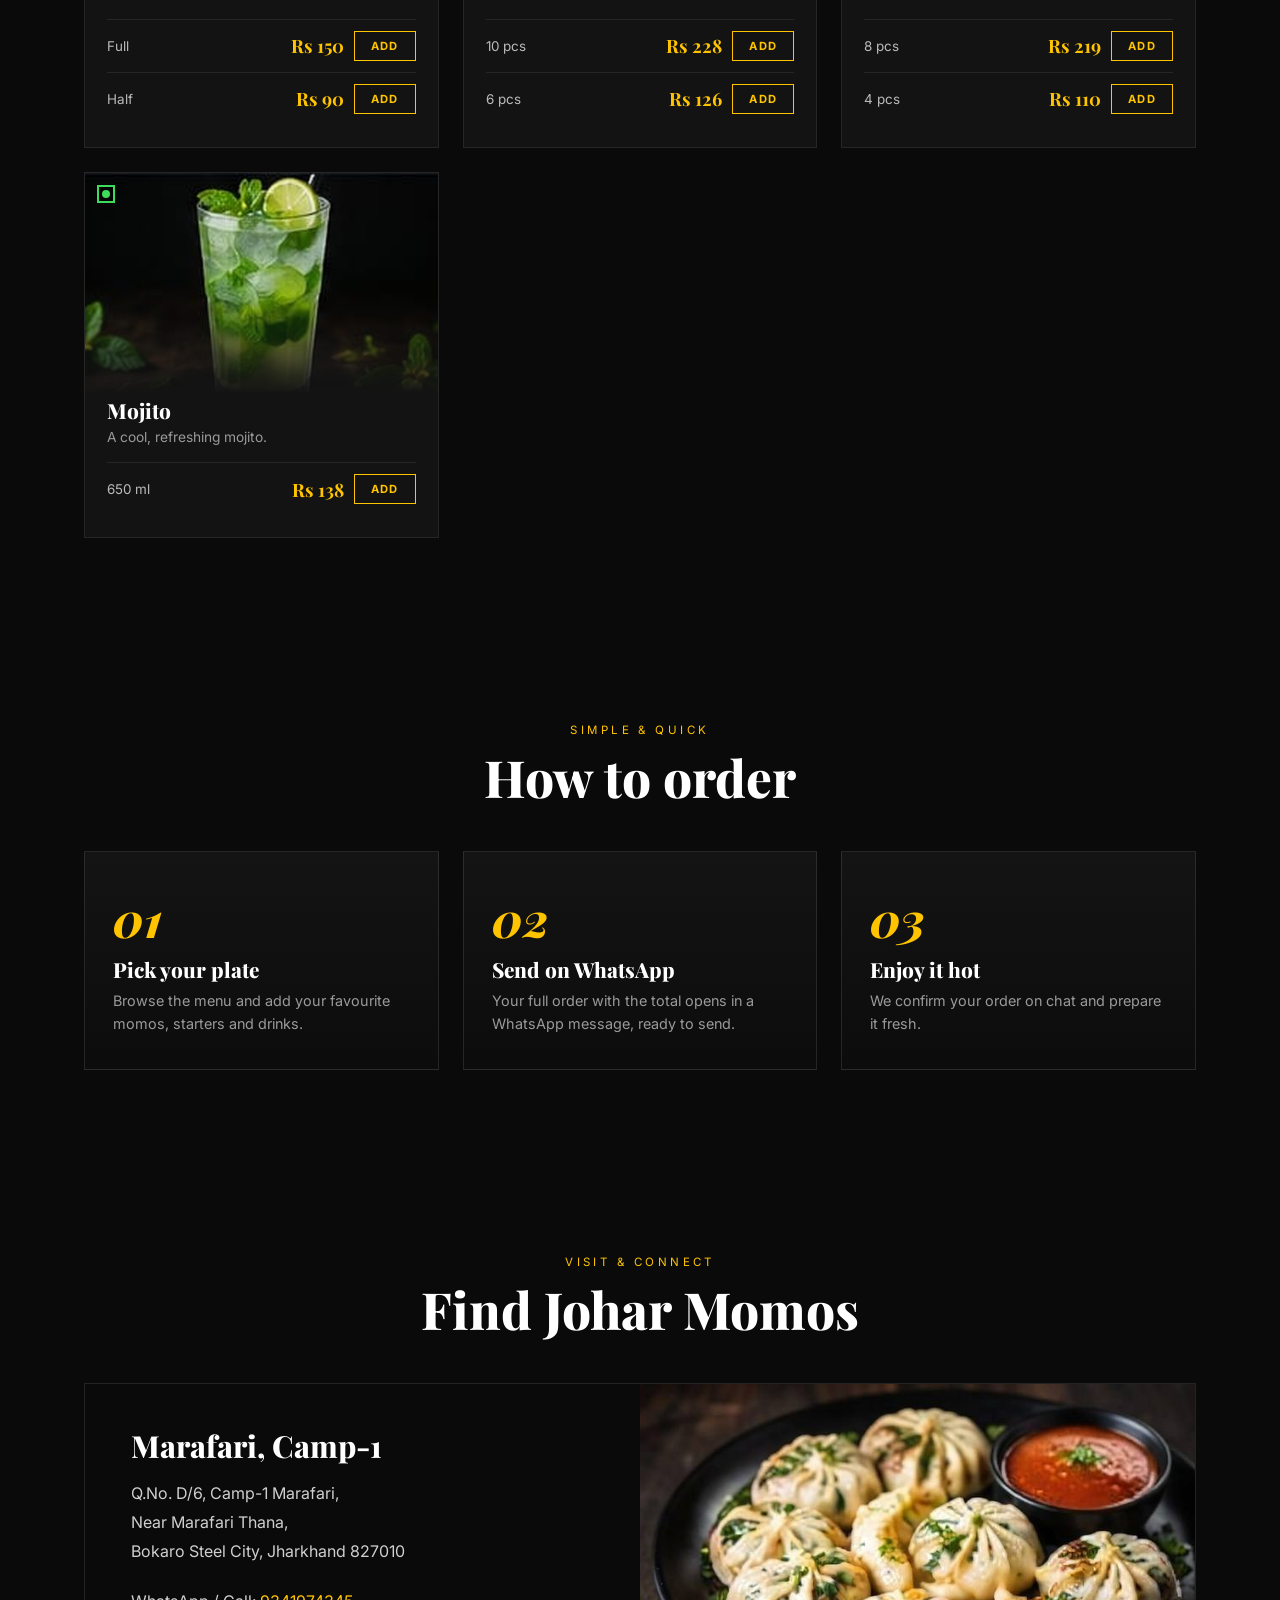
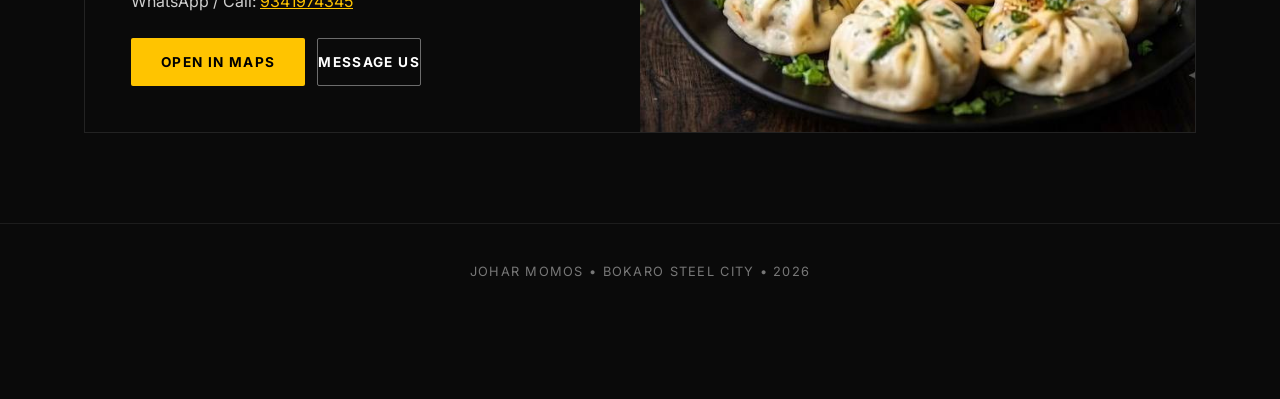
==== commit f3f47116: "Update Johar Momos website" ====
--- a/index.html
+++ b/index.html
@@ -1,286 +1,29 @@
 <!DOCTYPE html>
-<html lang="en-IN">
-<head>
-<meta charset="utf-8">
-<meta name="viewport" content="width=device-width, initial-scale=1, viewport-fit=cover">
-<title>Johar Momos | Fresh Veg, Soya, Paneer, Kurkure &amp; Afghani Momos</title>
-<meta name="description" content="Johar Momos is a local momo restaurant serving freshly prepared Veg, Soya, Paneer, Kurkure and Afghani momos. See the menu, prices, hours and location.">
-<link rel="canonical" href="https://www.example.com/">
-<meta property="og:type" content="restaurant">
-<meta property="og:site_name" content="Johar Momos">
-<meta property="og:title" content="Johar Momos | Fresh. Hot. Delicious. Momos.">
-<meta property="og:description" content="Freshly prepared momos and many items for every craving at affordable prices! Veg, Soya, Paneer, Kurkure, Afghani, plus ready or custom combos.">
-<meta property="og:url" content="https://www.example.com/">
-<meta property="og:image" content="momos.png">
-<meta name="twitter:card" content="summary_large_image">
-<meta name="theme-color" content="#0A0A0A">
-<link rel="icon" href="data:image/svg+xml,%3Csvg xmlns='http://www.w3.org/2000/svg' viewBox='0 0 100 100'%3E%3Ctext y='.9em' font-size='90'%3E🥟%3C/text%3E%3C/svg%3E">
-<link rel="preconnect" href="https://fonts.googleapis.com">
-<link rel="preconnect" href="https://fonts.gstatic.com" crossorigin>
-<link href="https://fonts.googleapis.com/css2?family=Bricolage+Grotesque:wght@600;800&family=DM+Sans:wght@400;500;700&display=swap" rel="stylesheet">
-<script type="application/ld+json">
-{"@context":"https://schema.org","@graph":[
-{"@type":"Restaurant","@id":"https://www.example.com/#restaurant","name":"Johar Momos","url":"https://www.example.com/","logo":"https://www.example.com/logo.png","image":"https://www.example.com/og-johar-momos.jpg","servesCuisine":["Momos","Indian street food"],"telephone":"+91-0000000000","hasMenu":"https://www.example.com/#menu","priceRange":"₹","address":{"@type":"PostalAddress","streetAddress":"ADD STREET ADDRESS","addressLocality":"ADD CITY","addressRegion":"ADD STATE","postalCode":"000000","addressCountry":"IN"},"openingHoursSpecification":[{"@type":"OpeningHoursSpecification","dayOfWeek":["Monday","Tuesday","Wednesday","Thursday","Friday","Saturday","Sunday"],"opens":"11:00","closes":"22:00"}]},
-{"@type":"BreadcrumbList","itemListElement":[{"@type":"ListItem","position":1,"name":"Home","item":"https://www.example.com/"}]}
-]}
-</script>
+<html lang="en">
+<head><meta charset="utf-8">
+<meta name="viewport" content="width=device-width,initial-scale=1,viewport-fit=cover">
+<title>Johar Momos | Premium Momos in Bokaro Steel City</title>
+<meta name="description" content="Johar Momos, a premium vegetarian cloud kitchen at Marafari Camp-1, Bokaro Steel City. Order directly on WhatsApp."><meta property="og:title" content="Johar Momos - Order on WhatsApp"><link rel="preconnect" href="https://fonts.googleapis.com"><link rel="preconnect" href="https://fonts.gstatic.com" crossorigin><link href="https://fonts.googleapis.com/css2?family=Playfair+Display:wght@600;800&family=Inter:wght@400;500;700&display=swap" rel="stylesheet">
 <link rel="stylesheet" href="style.css">
-</head>
-<body>
-<svg width="0" height="0" style="position:absolute" aria-hidden="true">
-<defs>
-<symbol id="momo" viewBox="0 0 200 150">
-<ellipse cx="100" cy="132" rx="82" ry="10" fill="#000" opacity=".35"/>
-<path d="M14 108C14 56 52 24 100 24s86 32 86 84c0 14-20 22-86 22S14 122 14 108Z" fill="var(--m,#F4E4C1)"/>
-<path d="M100 24c-8 0-14 3-18 8 8-2 24-2 36 0-4-5-10-8-18-8Z" fill="var(--m2,#E3CE9F)"/>
-<g stroke="var(--m2,#E3CE9F)" stroke-width="5" stroke-linecap="round" fill="none">
-<path d="M100 32V74"/><path d="M80 36 66 80"/><path d="M120 36 134 80"/><path d="M60 46 40 86"/><path d="M140 46 160 86"/><path d="M42 66 26 98"/><path d="M158 66 174 98"/></g>
-<path d="M30 112c30 10 110 10 140 0" stroke="var(--m2,#E3CE9F)" stroke-width="4" fill="none" stroke-linecap="round" opacity=".7"/>
-</symbol>
-<symbol id="mark" viewBox="0 0 48 48"><circle cx="24" cy="24" r="23" fill="#FFC400"/><path d="M9 32c0-9 6-15 15-15s15 6 15 15c0 3-5 4-15 4S9 35 9 32Z" fill="#0A0A0A"/></symbol>
-</defs>
-</svg>
 
-<header>
-<div class="wrap bar">
-<!-- LOGO PLACEHOLDER: replace this block with <img src="logo.png" alt="Johar Momos logo" width="..." height="..."> once the official logo file is placed -->
-<a class="logo" href="#top" aria-label="Johar Momos home"><img class="logo-mark" src="momos.png" alt=""><span><b>Johar Momos</b></span></a>
-<nav id="nav" aria-label="Main">
-<ul>
-<li><a href="#top">Home</a></li>
-<li><a href="#menu">Menu</a></li>
-<li><a href="#about">About</a></li>
-<li><a href="#contact">Contact</a></li>
-<li><a class="btn btn-y btn-sm" href="tel:+910000000000">Order Now</a></li>
-</ul>
-</nav>
-<button class="burger" id="burger" aria-expanded="false" aria-controls="nav" aria-label="Open menu"><span></span><span></span><span></span></button>
+</head><body><div id="bar"></div>
+<header><img data-i="logo" alt="Johar Momos"><nav><a href="#menu">Menu</a><a href="#how">How to Order</a><a href="#find">Find Us</a><a class="btn s" href="#" data-wa>Order Now</a></nav></header>
+<div class="hero"><img class="bg" data-i="kurkure" alt=""><div><img class="lg" data-i="logo" alt="Johar Momos"><div class="eb">Premium Cloud Kitchen &bull; Bokaro Steel City</div><h1>Handcrafted momos, <i>served piping hot.</i></h1><p>A fully vegetarian menu of steamed, fried and creamy momos, plus Indo-Chinese favourites. Pick your plate and order straight on WhatsApp.</p><div class="b"><a class="btn" href="#menu">Explore the Menu</a><a class="btn o" href="#" data-wa>Order on WhatsApp</a></div></div></div>
+<div class="mq"><div id="mq"></div></div>
+<section><div class="st rv"><div><b data-n="13">0</b><span>Menu Items</span></div><div><b data-n="100">0</b><span>Percent Vegetarian</span></div><div><b data-n="8">0</b><span>Momo Varieties</span></div><div><b data-n="1">0</b><span>Tap to WhatsApp</span></div></div></section>
+<section id="menu" style="padding-top:20px"><div class="hd rv"><small>The Menu</small><h2>Choose your favourite</h2><p>Add items to your order, then send it to us on WhatsApp.</p></div><div class="tabs" id="tabs"></div><div class="grid" id="grid"></div></section>
+<section id="how"><div class="hd rv"><small>Simple &amp; Quick</small><h2>How to order</h2></div><div class="stp rv"><div><em>01</em><h3>Pick your plate</h3><p>Browse the menu and add your favourite momos, starters and drinks.</p></div><div><em>02</em><h3>Send on WhatsApp</h3><p>Your full order with the total opens in a WhatsApp message, ready to send.</p></div><div><em>03</em><h3>Enjoy it hot</h3><p>We confirm your order on chat and prepare it fresh.</p></div></div></section>
+<section id="find"><div class="hd rv">
+    <small>Visit &amp; Connect</small>
+    <h2>Find Johar Momos</h2></div>
+    <div class="loc rv"><div>
+        <h3>Marafari, Camp-1</h3><p>Q.No. D/6, Camp-1 Marafari,<br>Near Marafari Thana,<br>Bokaro Steel City, Jharkhand 827010</p><p>WhatsApp / Call: <a style="color:var(--y)" href="tel:+919341974345">9341974345</a></p><div style="display:flex;gap:12px;flex-wrap:wrap"><a class="btn" target="_blank" rel="noopener" href="https://www.google.com/maps/search/?api=1&query=Marafari+Thana+Bokaro+Steel+City+827010">Open in Maps</a><a class="btn o" href="#" data-wa>Message Us</a></div></div><img data-i="afghani" alt="Afghani momos" loading="lazy"></div></section>
+<footer>JOHAR MOMOS &bull; BOKARO STEEL CITY &bull; 2026</footer>
+<button id="fab">Your Order<em id="n">0</em></button>
+<div id="dr">
+    <div id="pn"><h2>Your Order</h2>
+        <div id="ls"></div><div class="tot"><span>Total</span><span id="t">Rs 0</span></div><a class="btn" id="send" href="#" target="_blank" rel="noopener" style="width:100%;justify-content:center">Send on WhatsApp</a><p style="text-align:center;margin-top:18px"><a href="#" id="cl" style="color:#999;font-size:.85rem">Close</a></p></div>
 </div>
-</header>
-
-<main id="top">
-<section class="hero" aria-labelledby="h1">
-<div class="wrap">
-<div>
-<h1 id="h1">Fresh. Hot. <em>Delicious. Momos.</em></h1>
-<p class="sub">Freshly prepared momos made for every craving.</p>
-<div class="cta-row">
-<a class="btn btn-y" href="tel:+910000000000">Order Now</a>
-<a class="btn btn-o" href="#menu">View Menu</a>
-</div>
-</div>
-<div class="plate" role="img" aria-label="A plate of steaming momos">
-  <img src="img-one.png" alt="Plate of Steaming Momos" class="big" aria-hidden="true">
-  <div class="steam" aria-hidden="true"><i></i><i></i><i></i></div>
-</div>
-</div>
-</section>
-
-<section id="menu" aria-labelledby="menu-h">
-<div class="wrap">
-<div class="head">
-  <h2 id="menu-h">Our Menu</h2>
-  <p>Freshly prepared momos and delicious other dishes made for every craving.</p>
-</div>
-
-<!-- MOMOS SECTION -->
-<div class="menu-category">
-  <h3 class="category-title" style="margin: 30px 0 15px; font-size: 1.5rem; color: #ffb703;">Momos Varieties</h3>
-  <div class="grid c3">
-    <article class="item">
-  <div class="pic" role="img" aria-label="Illustration of a veg momo">
-    <img src="veg.jpeg" alt="Momo">
-  </div>
-
-  <div class="body">
-    <h3>Veg Momos</h3>
-    <p>Steamed dumplings filled with finely chopped seasonal vegetables and mild spices.</p>
-
-    <div class="momo-option">
-      <button type="button" class="momo-type active"
-        onclick="changeMomo(this, 'veg', 'steam')">Steam</button>
-
-      <button type="button" class="momo-type"
-        onclick="changeMomo(this, 'veg', 'fry')">Fry</button>
-    </div>
-
-    <div class="price">
-      <span>10 Pcs <b id="veg-price">₹74</b></span>
-    </div>
-
-    <a class="btn btn-y btn-sm" href="tel:+910000000000"
-      aria-label="Order Veg Momos">Order Now</a>
-  </div>
-</article>
-
-   <article class="item">
-  <div class="pic" role="img" aria-label="Illustration of a soya momo"
-       style="--m:#E9D2A4;--m2:#D2B67F">
-    <img src="soya.jpeg" alt="Momo">
-  </div>
-
-  <div class="body">
-    <h3>Soya Momos</h3>
-    <p>A protein-rich soya filling with a savoury, well-spiced bite.</p>
-
-    <div class="momo-option">
-      <button type="button"
-        class="momo-type active"
-        onclick="changeMomo(this, 'soya', 'steam')">
-        Steam
-      </button>
-
-      <button type="button"
-        class="momo-type"
-        onclick="changeMomo(this, 'soya', 'fry')">
-        Fry
-      </button>
-    </div>
-
-    <div class="price">
-        <span>10 Pcs <b id="soya-price">₹89</b></span>
-    </div>
-
-    <a class="btn btn-y btn-sm"
-       href="tel:+910000000000"
-       aria-label="Order Soya Momos">
-       Order Now
-    </a>
-  </div>
-</article>
-
-<article class="item">
-  <div class="pic" role="img" aria-label="Illustration of a paneer momo">
-    <img src="panner.jpeg" alt="Momo">
-  </div>
-
-  <div class="body">
-    <h3>Paneer Momos</h3>
-    <p>Soft paneer folded into a smooth, lightly spiced filling.</p>
-
-    <div class="momo-option">
-      <button type="button" class="momo-type active"
-        onclick="changeMomo(this, 'paneer', 'steam')">Steam</button>
-
-      <button type="button" class="momo-type"
-        onclick="changeMomo(this, 'paneer', 'fry')">Fry</button>
-    </div>
-
-    <div class="price">
-      <span>10 Pcs <b id="paneer-price">₹118</b></span>
-    </div>
-
-    <a class="btn btn-y btn-sm" href="tel:+910000000000"
-      aria-label="Order Paneer Momos">Order Now</a>
-  </div>
-</article>
-
-    <article class="item">
-      <div class="pic" role="img" aria-label="Illustration of a crunchy kurkure momo">
-        <img src="kurkure.jpeg" alt="Momo">
-      </div><div class="body"><h3>Kurkure Momos</h3><p>Coated and fried for a crisp, crunchy outside with a hot filling inside.</p><div class="price"><span>4 Pcs <b>₹75</b></span><span>8 Pcs <b>₹138</b></span></div><a class="btn btn-y btn-sm" href="tel:+910000000000" aria-label="Order Kurkure Momos">Order Now</a></div></article>
-
-    <article class="item"><div class="pic" role="img" aria-label="Illustration of creamy afghani momos"><img src="afghani.jpeg" alt="Momo">
-    </div><div class="body"><h3>Afghani Momos</h3><p>Tender momos coated in a rich, creamy, mildly spiced marinade.</p><div class="price"><span>4 Pcs <b>₹75</b></span><span>8 Pcs <b>₹135</b></span></div><a class="btn btn-y btn-sm" href="tel:+910000000000" aria-label="Order Afghani Momos">Order Now</a></div></article>
-
-    <article class="item"><div class="pic" role="img" aria-label="Illustration of beetroot momos"><img src="beetroot.jpeg" alt="Momo"></div><div class="body"><h3>Beetroot Momos</h3><p>Healthy and vibrant beetroot-infused momos with delicious stuffing.</p><div class="price"><span>4 Pcs <b>₹65</b></span><span>8 Pcs <b>₹122</b></span></div><a class="btn btn-y btn-sm" href="tel:+910000000000" aria-label="Order Beetroot Momos">Order Now</a></div></article>
-
-    <article class="item"><div class="pic" role="img" aria-label="Illustration of spinach momos"><img src="spinach.jpeg" alt="Momo"></div><div class="body"><h3>Spinach Momos</h3><p>Fresh spinach-infused dough wrapped around a flavorful filling.</p><div class="price"><span>4 Pcs <b>₹65</b></span><span>8 Pcs <b>₹122</b></span></div><a class="btn btn-y btn-sm" href="tel:+910000000000" aria-label="Order Spinach Momos">Order Now</a></div></article>
-
-    <article class="item"><div class="pic" role="img" aria-label="Illustration of garlic steam momos"><img src="garlic.jpeg" alt="Momo"></div><div class="body"><h3>Garlic Steam Momos</h3><p>Steamed momos loaded with a punchy garlic flavor.</p><div class="price"><span>10 Pcs <b>₹105</b></span></div><a class="btn btn-y btn-sm" href="tel:+910000000000" aria-label="Order Garlic Steam Momos">Order Now</a></div></article>
-
-    <article class="item"><div class="pic" role="img" aria-label="Illustration of peri peri momos"><img src="peri peri.jpeg" alt="Momo"></div><div class="body"><h3>Peri Peri Momos</h3><p>Tossed in spicy and tangy peri peri seasoning.</p><div class="price"><span>10 Pcs <b>₹116</b></span></div><a class="btn btn-y btn-sm" href="tel:+910000000000" aria-label="Order Peri Peri Momos">Order Now</a></div></article>
-  </div>
-</div>
-
-<!-- OTHER DISHES SECTION -->
-<div class="menu-category" style="margin-top: 50px;">
-  <h3 class="category-title" style="margin: 30px 0 15px; font-size: 1.5rem; color: #ffb703;">Other Dishes & Beverages</h3>
-  <div class="grid c3">
-    <article class="item"><div class="pic" role="img" aria-label="Illustration of chilli paneer"><img src="chlli paneer.jpeg" alt="Momo"></div><div class="body"><h3>Chilli Paneer</h3><p>Delicious spicy chilli paneer tossed to perfection.</p><div class="price"><span>6 Pcs <b>₹100</b></span><span>12 Pcs <b>₹190</b></span></div><a class="btn btn-y btn-sm" href="tel:+910000000000" aria-label="Order Chilli Paneer">Order Now</a></div></article>
-
-    <article class="item"><div class="pic" role="img" aria-label="Illustration of manchurian dry"><img src="dry manch.jpeg" alt="Momo"></div><div class="body"><h3>Manchurian Dry</h3><p>Crispy Manchurian balls tossed in a flavorful dry sauce.</p><div class="price"><span>6 Pcs <b>₹126</b></span><span>10 Pcs <b>₹228</b></span></div><a class="btn btn-y btn-sm" href="tel:+910000000000" aria-label="Order Manchurian Dry">Order Now</a></div></article>
-
-    <article class="item"><div class="pic" role="img" aria-label="Illustration of manchurian gravy"><img src="gravy manch.jpeg" alt="Momo"></div><div class="body"><h3>Manchurian Gravy</h3><p>Delicious Manchurian served in a rich, savory gravy.</p><div class="price"><span>4 Pcs <b>₹110</b></span><span>8 Pcs <b>₹219</b></span></div><a class="btn btn-y btn-sm" href="tel:+910000000000" aria-label="Order Manchurian Gravy">Order Now</a></div></article>
-
-    <article class="item"><div class="pic" role="img" aria-label="Illustration of soya chilli dry"><img src="soya chilli.jpeg" alt="Momo"></div><div class="body"><h3>Soya Chilli Dry</h3><p>Flavorful soya chunks tossed in a spicy dry chilli sauce.</p><div class="price"><span>Half <b>₹90</b></span><span>Full <b>₹150</b></span></div><a class="btn btn-y btn-sm" href="tel:+910000000000" aria-label="Order Soya Chilli Dry">Order Now</a></div></article>
-
-    <article class="item"><div class="pic" role="img" aria-label="Illustration of mojito"><img src="mint mojito.jpeg" alt="Momo"></div><div class="body"><h3>Mojito</h3><p>Refreshing and cool beverage to go with your snacks.</p><div class="price"><span>650ml <b>₹138</b></span></div><a class="btn btn-y btn-sm" href="tel:+910000000000" aria-label="Order Mojito">Order Now</a></div></article>
-  </div>
-</div>
-
-</div>
-</section>
-
-<section class="why" aria-labelledby="why-h">
-<div class="wrap">
-<div class="head"><h2 id="why-h">Why Johar Momos</h2><p>Simple food, made properly.</p></div>
-<div class="grid c4">
-<div class="f"><svg viewBox="0 0 24 24" fill="none" stroke="currentColor" stroke-width="2" stroke-linecap="round" stroke-linejoin="round" aria-hidden="true"><path d="M12 3c3 4 6 6 6 10a6 6 0 0 1-12 0c0-2 1-3 2-4 .5 2 1.5 3 2.5 3C11 9 10 6 12 3Z"/></svg><h3>Freshly Prepared</h3><p>Momos are made and steamed for your order, not left sitting.</p></div>
-<div class="f"><svg viewBox="0 0 24 24" fill="none" stroke="currentColor" stroke-width="2" stroke-linecap="round" aria-hidden="true"><path d="M8 4c-1 2 1 3 0 5M12 4c-1 2 1 3 0 5M16 4c-1 2 1 3 0 5"/><path d="M4 13h16a8 8 0 0 1-16 0Z"/></svg><h3>Hot &amp; Delicious</h3><p>Served straight from the steamer, with chutney on the side.</p></div>
-<div class="f"><svg viewBox="0 0 24 24" fill="none" stroke="currentColor" stroke-width="2" stroke-linecap="round" stroke-linejoin="round" aria-hidden="true"><path d="M12 21c0-9 4-14 9-15-1 8-4 13-9 15Z"/><path d="M12 21C12 14 9 10 4 9c0 6 3 10 8 12Z"/></svg><h3>Quality Ingredients</h3><p>We keep the menu focused so we can choose ingredients with care.</p></div>
-<div class="f"><svg viewBox="0 0 24 24" fill="none" stroke="currentColor" stroke-width="2" stroke-linecap="round" stroke-linejoin="round" aria-hidden="true"><path d="M12 20s-8-5-8-11a4.5 4.5 0 0 1 8-2.7A4.5 4.5 0 0 1 20 9c0 6-8 11-8 11Z"/></svg><h3>Made for Momos Lovers</h3><p>Five momos, done well. That's the whole idea.</p></div>
-</div>
-</div>
-</section>
-
-<section class="cta" aria-labelledby="cta-h">
-<div class="wrap"><div class="box">
-<h2 id="cta-h">Craving Momos?</h2>
-<p>Your favourite momos are just one order away.</p>
-<a class="btn btn-y" href="tel:+910000000000">ORDER NOW</a>
-</div></div>
-</section>
-
-<section id="about" class="about" aria-labelledby="about-h">
-<div class="wrap two">
-<div class="head" style="margin:0"><h2 id="about-h">About Johar Momos</h2></div>
-<div>
-<p>Johar Momos is your local spot for fresh, piping-hot momos. We've got every flavor you could crave—Veg, Soya, Paneer, Kurkure, Afghani, and many more items—all at super affordable prices.</p>
-<p>Whether you're in the mood for a light steamed plate, something crisp, or something creamy, pick what hits the spot.</p>
-<p>Check out our special combos, or even build your own custom combo just the way you like it. Come by for a quick bite with friends, or call ahead for your order!</p>
-</div>
-</div>
-</section>
-
-<section id="contact" aria-labelledby="loc-h" style="padding-top:0">
-<div class="wrap two">
-<div class="head" style="margin:0"><h2 id="loc-h">Find Us</h2><p>Visit the restaurant or call to place an order.</p></div>
-<div class="info">
-<dl>
-<div><dt>Address</dt><dd>Q.no.- D/6 ,Camp-1 Marafari ,Near Marafari Thana,Bokaro steel city, Jharkhand 827010</dd></div>
-<div><dt>Phone</dt><dd><a href="tel:+910000000000">[Add phone number]</a></dd></div>
-<div><dt>Opening hours</dt><dd>3:00 PM to 11:00 PM</dd></div>
-</dl>
-<div class="cta-row">
-<a class="btn btn-y btn-sm" href="https://www.google.com/maps/search/?api=1&amp;query=Johar+Momos" target="_blank" rel="noopener">Google Maps</a>
-<a class="btn btn-o btn-sm" href="https://maps.app.goo.gl/gTbUC94c3SYZyHqj8?g_st=aw" target="_blank" rel="noopener">Get Directions</a>
-</div>
-</div>
-</div>
-</section>
-</main>
-
-<footer>
-<div class="wrap">
-<div class="fgrid">
-<div>
-<a class="logo" href="#top" aria-label="Johar Momos home"><img class="logo-mark" aria-hidden="true" src="img-one.png"><use href="#mark"/></img><span><b>Johar Momos</b></span></a>
-<div class="soc">
-<a href="#" aria-label="Instagram"><svg viewBox="0 0 24 24" fill="none" stroke="currentColor" stroke-width="2" aria-hidden="true"><rect x="3" y="3" width="18" height="18" rx="5"/><circle cx="12" cy="12" r="4"/><circle cx="17.5" cy="6.5" r="1" fill="currentColor"/></svg></a>
-<a href="#" aria-label="Facebook"><svg viewBox="0 0 24 24" fill="none" stroke="currentColor" stroke-width="2" stroke-linecap="round" stroke-linejoin="round" aria-hidden="true"><path d="M14 8h3V4h-3a4 4 0 0 0-4 4v3H7v4h3v6h4v-6h3l1-4h-4V8a1 1 0 0 1 1-1Z"/></svg></a>
-<a href="#" aria-label="WhatsApp"><svg viewBox="0 0 24 24" fill="none" stroke="currentColor" stroke-width="2" stroke-linecap="round" stroke-linejoin="round" aria-hidden="true"><path d="M3 21l1.6-4.8A8.5 8.5 0 1 1 8 19.5L3 21Z"/></svg></a>
-</div>
-</div>
-<div><h2>Quick Links</h2>
-<ul><li><a href="#menu">Menu</a></li><li><a href="#about">About</a></li><li><a href="#contact">Contact</a></li><li><a href="tel:+910000000000">Order Now</a></li></ul></div>
-<div><h2>Visit</h2>
-<address><span>Phone: <a href="tel:+910000000000">3941</a></span><span>Q.no.- D/6 ,Camp-1 Marafari ,Near Marafari Thana,Bokaro steel city, Jharkhand 827010</span><span>Hours: 3:00 PM to 11:00 PM</span></address></div>
-</div>
-<p class="copy">&copy; <span id="yr">2026</span> Johar Momos. All rights reserved.</p>
-</div>
-</footer>
-
 <script src="main.js"></script>
 </body>
 </html>
--- a/style.css
+++ b/style.css
@@ -1,162 +1,43 @@
-:root{--y:#FFC400;--k:#0A0A0A;--w:#FFFFFF;--card:#1A1A1A;--card2:#242424;--mute:#B5B5B5;--r:22px;
---hd:'Bricolage Grotesque',Georgia,'Times New Roman',serif;--bd:'DM Sans',system-ui,-apple-system,'Segoe UI',sans-serif;
-box-sizing:border-box;padding-top:env(safe-area-inset-top,0px);padding-bottom:env(safe-area-inset-bottom,0px)}
-*,*::before,*::after{box-sizing:inherit}
-html{scroll-behavior:smooth;scroll-padding-top:84px}
-body{margin:0;background:var(--k);color:var(--w);font:400 1rem/1.65 var(--bd);-webkit-font-smoothing:antialiased}
-h1,h2,h3{font-family:var(--hd);line-height:1.08;margin:0;letter-spacing:-.02em}
-p{margin:0}
-a{color:inherit}
-:focus-visible{outline:3px solid var(--y);outline-offset:3px;border-radius:6px}
-.wrap{max-width:1120px;margin:0 auto;padding:0 20px}
-section{padding:72px 0}
-.btn{display:inline-flex;align-items:center;justify-content:center;min-height:48px;padding:0 26px;border-radius:999px;font:700 .98rem var(--bd);text-decoration:none;border:2px solid var(--y);cursor:pointer;transition:transform .15s,background .15s,color .15s}
-.btn-y{background:var(--y);color:var(--k)}
-.btn-y:hover{transform:translateY(-2px)}
-.btn-o{background:transparent;color:var(--y)}
-.btn-o:hover{background:var(--y);color:var(--k)}
-.btn-sm{min-height:42px;padding:0 20px;font-size:.9rem}
-/* header */
-header{position:sticky;top:0;z-index:20;background:rgba(10,10,10,.92);backdrop-filter:blur(10px);border-bottom:1px solid #222;padding-top:env(safe-area-inset-top,0px)}
-.bar{display:flex;align-items:center;justify-content:space-between;height:68px}
-.logo{display:flex;align-items:center;gap:10px;text-decoration:none}
-.logo-mark{width:42px;height:42px}
-.logo b{font:800 1.25rem var(--hd);color:var(--y);line-height:1}
-.logo small{display:block;font:500 .7rem var(--bd);color:var(--w);letter-spacing:.2em}
-nav ul{display:none;list-style:none;margin:0;padding:0;gap:30px;align-items:center}
-nav a{text-decoration:none;font-weight:500}
-nav a:hover{color:var(--y)}
-.burger{background:none;border:0;width:46px;height:46px;color:var(--w);cursor:pointer}
-.burger span{display:block;width:24px;height:2px;background:currentColor;margin:5px auto;transition:.2s}
-.menu-open nav ul{display:flex;flex-direction:column;position:absolute;left:0;right:0;top:68px;background:var(--k);padding:12px 20px 28px;gap:4px;border-bottom:1px solid #222}
-.menu-open nav li{width:100%}
-.menu-open nav a{display:block;padding:14px 0;font-size:1.15rem;border-bottom:1px solid #1d1d1d}
-.menu-open nav a.btn{border:2px solid var(--y);margin-top:12px;text-align:center}
-.menu-open .burger span:nth-child(1){transform:translateY(7px) rotate(45deg)}
-.menu-open .burger span:nth-child(2){opacity:0}
-.menu-open .burger span:nth-child(3){transform:translateY(-7px) rotate(-45deg)}
-/* hero */
-.hero{padding:40px 0 64px;overflow:hidden}
-.hero .wrap{display:grid;gap:36px}
-.hero h1{font-size:clamp(2.6rem,10vw,5.2rem);font-weight:800}
-.hero h1 em{font-style:normal;color:var(--y);display:block}
-.hero p.sub{font-size:1.15rem;color:var(--mute);margin:18px 0 28px;max-width:30ch}
-.cta-row{display:flex;flex-wrap:wrap;gap:12px}
-.plate{position:relative;aspect-ratio:1;max-width:460px;width:100%;margin:0 auto;border-radius:50%;background:radial-gradient(circle at 50% 55%,#2a2200 0,#141414 62%,var(--k) 100%);display:grid;place-items:center;border:2px solid #2b2b2b}
-.plate svg.big{width:76%}
-.plate img.big{width:76%;height:auto;object-fit:contain;}
-.steam{position:absolute;top:2%;left:50%;width:46%;height:30%;transform:translateX(-50%);pointer-events:none}
-.steam i{position:absolute;bottom:0;width:6px;height:70%;border-radius:6px;background:linear-gradient(to top,rgba(255,255,255,.5),transparent);animation:rise 3.2s ease-in infinite;opacity:0}
-.steam i:nth-child(1){left:22%}.steam i:nth-child(2){left:50%;animation-delay:1s}.steam i:nth-child(3){left:78%;animation-delay:2s}
-@keyframes rise{0%{transform:translateY(30%) scaleX(1);opacity:0}30%{opacity:.8}100%{transform:translateY(-60%) scaleX(2.4);opacity:0}}
-/* headings */
-.head{max-width:560px;margin-bottom:36px}
-.head h2{font-size:clamp(2rem,6vw,3rem);font-weight:800}
-.head p{color:var(--mute);margin-top:10px}
-/* menu */
-.grid{display:grid;gap:18px}
-.item{background:var(--card);border-radius:var(--r);overflow:hidden;display:flex;flex-direction:column;border:1px solid #262626}
-.item .pic {
-  background: var(--card2);
-  padding: 0; /* padding hata di taaki image poori jagah le sake */
-  display: flex;
-  align-items: center;
-  justify-content: center;
-  width: 100%;
-  overflow: hidden;
-  border-top-left-radius: var(--r);
-  border-top-right-radius: var(--r);
-}
-
-.item .pic img {
-  width: 98%;       /* Poori width cover karega */
-  max-width: 100%;   /* Max width limit hata di */
-  height: 160px;     /* Aap apne hisaab se height adjust kar sakte hain (jaise 150px ya 180px) */
-  object-fit: cover; /* Image stretch nahi hogi, properly crop/fit hogi */
-  display: block;
-}
-.item .body{padding:20px 22px 24px;display:flex;flex-direction:column;gap:10px;flex:1}
-.item h3{font-size:1.5rem;font-weight:800}
-.item p{color:var(--mute);font-size:.96rem;flex:1}
-.price{display:flex;gap:10px;margin:6px 0 8px}
-.price span{flex:1;background:var(--k);border-radius:14px;padding:10px 14px;display:flex;justify-content:space-between;align-items:baseline;font-size:.85rem;color:var(--mute)}
-.price b{font:800 1.25rem var(--hd);color:var(--y)}
-/* why */
-.why{background:var(--y);color:var(--k)}
-.why .head p{color:#3b3000}
-.why .grid .f{background:var(--k);color:var(--w);border-radius:var(--r);padding:26px}
-.f svg{width:34px;height:34px;color:var(--y);margin-bottom:14px}
-.f h3{font-size:1.25rem;font-weight:800;margin-bottom:6px}
-.f p{color:var(--mute);font-size:.95rem}
-/* cta */
-.cta{text-align:center;position:relative}
-.cta .box{border:2px solid var(--y);border-radius:32px;padding:56px 22px;background:linear-gradient(160deg,#17130a,var(--k) 60%)}
-.cta h2{font-size:clamp(2.2rem,8vw,4rem);font-weight:800;color:var(--y)}
-.cta p{color:var(--mute);margin:14px auto 28px;max-width:34ch;font-size:1.1rem}
-/* about / location */
-.two{display:grid;gap:36px}
-.about p+p{margin-top:14px}
-.about p{color:#d6d6d6;max-width:60ch}
-.info{background:var(--card);border-radius:var(--r);padding:26px;border:1px solid #262626}
-.info dl{margin:0 0 22px;display:grid;gap:16px}
-.info dt{font-weight:700;color:var(--y);font-size:.95rem}
-.info dd{margin:2px 0 0;color:#e8e8e8}
-.info .cta-row{margin-top:4px}
-/* footer */
-footer{background:#050505;border-top:1px solid #1d1d1d;padding:54px 0 28px}
-.fgrid{display:grid;gap:34px}
-footer h2{font:700 1rem var(--bd);color:var(--y);margin-bottom:12px;letter-spacing:0}
-footer ul{list-style:none;margin:0;padding:0;display:grid;gap:8px}
-footer a{text-decoration:none;color:#d0d0d0}
-footer a:hover{color:var(--y)}
-footer address{font-style:normal;color:#d0d0d0;display:grid;gap:8px}
-.soc{display:flex;gap:10px;margin-top:16px}
-.soc a{width:44px;height:44px;border-radius:50%;border:1px solid #333;display:grid;place-items:center}
-.soc a:hover{border-color:var(--y);color:var(--y)}
-.soc svg{width:20px;height:20px}
-.copy{margin-top:38px;padding-top:20px;border-top:1px solid #1d1d1d;color:#8a8a8a;font-size:.88rem}
-@media(min-width:720px){
-.grid.c2{grid-template-columns:repeat(2,1fr)}
-.two{grid-template-columns:1.1fr .9fr;gap:56px;align-items:start}
-.fgrid{grid-template-columns:1.3fr 1fr 1.3fr}
-}
-@media(min-width:960px){
-.burger{display:none}
-nav ul{display:flex}
-.hero .wrap{grid-template-columns:1.05fr .95fr;align-items:center}
-.grid.c3{grid-template-columns:repeat(3,1fr)}
-.grid.c4{grid-template-columns:repeat(4,1fr)}
-}
-@media(prefers-reduced-motion:reduce){*{animation:none!important;transition:none!important}html{scroll-behavior:auto}}
-
-
-
-
-.momo-option{
-  display:flex;
-  gap:8px;
-  margin:4px 0 2px;
-}
-
-.momo-type{
-  flex:1;
-  padding:8px 14px;
-  border:1px solid #444;
-  border-radius:10px;
-  background:#111;
-  color:#aaa;
-  font:600 .85rem var(--bd);
-  cursor:pointer;
-  transition:.2s;
-}
-
-.momo-type:hover{
-  border-color:var(--y);
-  color:var(--y);
-}
-
-.momo-type.active{
-  background:var(--y);
-  color:var(--k);
-  border-color:var(--y);
-}+:root{--y:#FFC400;--k:#0A0A0A;--c:#131313;--e:#FF4B2B;--m:#9a9a9a;--w:#fff;color-scheme:dark}
+*{box-sizing:border-box;margin:0}html{scroll-behavior:smooth;scroll-padding-top:76px}
+body{background:var(--k);color:var(--w);font-family:Inter,system-ui,sans-serif;overflow-x:hidden;padding-top:env(safe-area-inset-top,0)}
+h1,h2,h3{font-family:"Playfair Display",Georgia,serif;font-weight:800;line-height:1.08}
+#bar{position:fixed;top:0;left:0;height:3px;background:var(--y);width:0;z-index:60}
+header{position:sticky;top:env(safe-area-inset-top,0);z-index:30;display:flex;justify-content:space-between;align-items:center;padding:10px 5%;background:#0a0a0acc;backdrop-filter:blur(14px);border-bottom:1px solid #ffffff14}
+header img{height:42px;mix-blend-mode:lighten}nav{display:flex;align-items:center;gap:26px}nav a{color:#d6d6d6;text-decoration:none;font-size:.85rem;letter-spacing:.12em;text-transform:uppercase;transition:.2s}nav a:hover{color:var(--y)}
+.btn{display:inline-flex;align-items:center;gap:10px;border:0;cursor:pointer;background:var(--y);color:#000;font:700 .85rem Inter,sans-serif;letter-spacing:.1em;text-transform:uppercase;padding:16px 30px;border-radius:2px;text-decoration:none;transition:.3s;position:relative;overflow:hidden}
+.btn:hover{background:#fff;transform:translateY(-3px);box-shadow:0 12px 30px #ffc40040}.btn.o{background:transparent;color:#fff;border:1px solid #ffffff66}.btn.o:hover{background:var(--y);color:#000;border-color:var(--y)}
+.btn.s{padding:10px 18px;font-size:.72rem}
+.hero{position:relative;min-height:92vh;display:grid;place-items:center;text-align:center;padding:60px 5%;overflow:hidden;isolation:isolate}
+.hero>img.bg{position:absolute;inset:0;width:100%;height:100%;object-fit:cover;z-index:-2;animation:kb 22s ease-in-out infinite alternate;filter:brightness(.55) saturate(1.2)}
+.hero:after{content:"";position:absolute;inset:0;z-index:-1;background:radial-gradient(ellipse at center,#0a0a0a55 0,#0a0a0a 100%),linear-gradient(#0a0a0a00 60%,#0a0a0a)}
+@keyframes kb{to{transform:scale(1.15) translate(-2%,-1%)}}
+.hero .lg{width:min(560px,86%);mix-blend-mode:lighten;animation:in 1.2s cubic-bezier(.2,.8,.2,1) both,fl 6s 1.2s ease-in-out infinite}
+@keyframes in{from{opacity:0;transform:translateY(50px) scale(.9)}}@keyframes fl{50%{transform:translateY(-12px)}}
+.eb{color:var(--y);letter-spacing:.35em;font-size:.72rem;text-transform:uppercase;margin:10px 0 18px;animation:in 1s .3s both}
+.hero h1{font-size:clamp(2.2rem,6.5vw,4.6rem);animation:in 1s .45s both}.hero h1 i{color:var(--y);font-style:italic}
+.hero p{color:#cfcfcf;max-width:540px;margin:20px auto 32px;line-height:1.7;animation:in 1s .6s both}.hero .b{display:flex;gap:14px;justify-content:center;flex-wrap:wrap;animation:in 1s .75s both}
+.mq{border-block:1px solid #ffffff1a;background:#0e0e0e;overflow:hidden;white-space:nowrap;padding:18px 0}.mq div{display:inline-block;animation:mq 30s linear infinite;font:italic 600 1.15rem "Playfair Display",serif;color:var(--y)}.mq span{color:#fff;margin:0 26px;font-style:normal}
+@keyframes mq{to{transform:translateX(-50%)}}
+section{padding:90px 5%;max-width:1240px;margin:auto}.hd{text-align:center;margin-bottom:46px}.hd small{color:var(--y);letter-spacing:.3em;text-transform:uppercase;font-size:.72rem}.hd h2{font-size:clamp(2rem,5vw,3.2rem);margin-top:12px}.hd p{color:var(--m);margin-top:12px}
+.st{display:grid;grid-template-columns:repeat(auto-fit,minmax(150px,1fr));gap:1px;background:#ffffff1a;border:1px solid #ffffff1a;margin-bottom:0}.st div{background:var(--k);padding:34px 10px;text-align:center}.st b{display:block;font:800 2.6rem "Playfair Display",serif;color:var(--y)}.st span{color:var(--m);font-size:.78rem;letter-spacing:.15em;text-transform:uppercase}
+.tabs{display:flex;gap:10px;justify-content:center;margin-bottom:34px;flex-wrap:wrap}.tabs button{background:none;color:#cfcfcf;border:1px solid #ffffff33;padding:11px 26px;cursor:pointer;font:600 .78rem Inter;letter-spacing:.14em;text-transform:uppercase;transition:.25s}.tabs button.on,.tabs button:hover{background:var(--y);color:#000;border-color:var(--y)}
+.grid{display:grid;grid-template-columns:repeat(auto-fill,minmax(270px,1fr));gap:24px}
+.card{background:var(--c);border:1px solid #ffffff14;overflow:hidden;display:flex;flex-direction:column;transition:.4s}.card:hover{transform:translateY(-8px);border-color:var(--y);box-shadow:0 20px 50px #00000099,0 0 0 1px #ffc40055}
+.ph{position:relative;aspect-ratio:16/10;overflow:hidden}.ph img{width:100%;height:100%;object-fit:cover;transition:transform .9s}.card:hover .ph img{transform:scale(1.12)}.ph:after{content:"";position:absolute;inset:0;background:linear-gradient(transparent 55%,#131313)}
+.vg{position:absolute;top:12px;left:12px;z-index:2;width:18px;height:18px;border:2px solid #3ddc5a;background:#0008;display:grid;place-items:center}.vg:after{content:"";width:8px;height:8px;border-radius:50%;background:#3ddc5a}
+.bd{padding:6px 22px 22px;flex:1;display:flex;flex-direction:column}.bd h3{font-size:1.3rem}.bd p{color:var(--m);font-size:.86rem;line-height:1.5;margin:6px 0 14px;flex:1}
+.o{display:flex;justify-content:space-between;align-items:center;padding:11px 0;border-top:1px solid #ffffff14;gap:10px}.o span{color:#bbb;font-size:.84rem;flex:1}.o b{font:700 1.15rem "Playfair Display",serif;color:var(--y)}
+.add{background:none;border:1px solid var(--y);color:var(--y);padding:7px 16px;cursor:pointer;font:700 .7rem Inter;letter-spacing:.12em;text-transform:uppercase;transition:.2s}.add:hover{background:var(--y);color:#000}.add:active{transform:scale(.93)}
+.stp{display:grid;grid-template-columns:repeat(auto-fit,minmax(240px,1fr));gap:24px}.stp div{border:1px solid #ffffff1a;padding:34px 28px;background:linear-gradient(#141414,#0c0c0c);transition:.3s}.stp div:hover{border-color:var(--y)}.stp em{font:italic 800 3rem "Playfair Display",serif;color:var(--y)}.stp h3{font-size:1.3rem;margin:8px 0}.stp p{color:var(--m);line-height:1.6;font-size:.9rem}
+.loc{display:grid;grid-template-columns:1fr 1fr;border:1px solid #ffffff1a}.loc>div{padding:46px}.loc img{width:100%;height:100%;object-fit:cover;min-height:260px}.loc h3{font-size:1.9rem;margin-bottom:16px}.loc p{color:#cfcfcf;line-height:1.8;margin-bottom:22px}
+@media(max-width:760px){.loc{grid-template-columns:1fr}nav a{display:none}section{padding:64px 5%}.loc>div{padding:30px}}
+.rv{opacity:0;transform:translateY(46px);transition:opacity .9s,transform .9s}.rv.in{opacity:1;transform:none}
+footer{text-align:center;padding:40px 5% 120px;color:#777;font-size:.8rem;letter-spacing:.1em;border-top:1px solid #ffffff14}
+#fab{position:fixed;right:18px;bottom:calc(18px + env(safe-area-inset-bottom,0px));z-index:40;background:var(--y);color:#000;border:0;padding:16px 24px;cursor:pointer;font:700 .8rem Inter;letter-spacing:.12em;text-transform:uppercase;box-shadow:0 10px 34px #000c}
+#fab em{background:#000;color:var(--y);padding:2px 9px;margin-left:8px;font-style:normal}
+#dr{position:fixed;inset:0;z-index:50;background:#000c;display:none}#dr.on{display:block}
+#pn{position:absolute;right:0;top:0;bottom:0;width:min(420px,100%);background:#0f0f0f;padding:28px;overflow:auto;border-left:1px solid var(--y);animation:sl .35s}@keyframes sl{from{transform:translateX(100%)}}
+#pn h2{font-size:1.8rem;margin-bottom:14px}.ln{display:flex;justify-content:space-between;align-items:center;padding:14px 0;border-bottom:1px solid #ffffff1a;font-size:.9rem;gap:10px}.ln small{color:var(--y)}.ln button{background:none;color:#fff;border:1px solid #ffffff44;width:28px;height:28px;cursor:pointer}
+.tot{display:flex;justify-content:space-between;font:800 1.5rem "Playfair Display",serif;margin:22px 0}.tot span:last-child{color:var(--y)}
+@media(prefers-reduced-motion:reduce){*{animation:none!important;transition:none!important}}
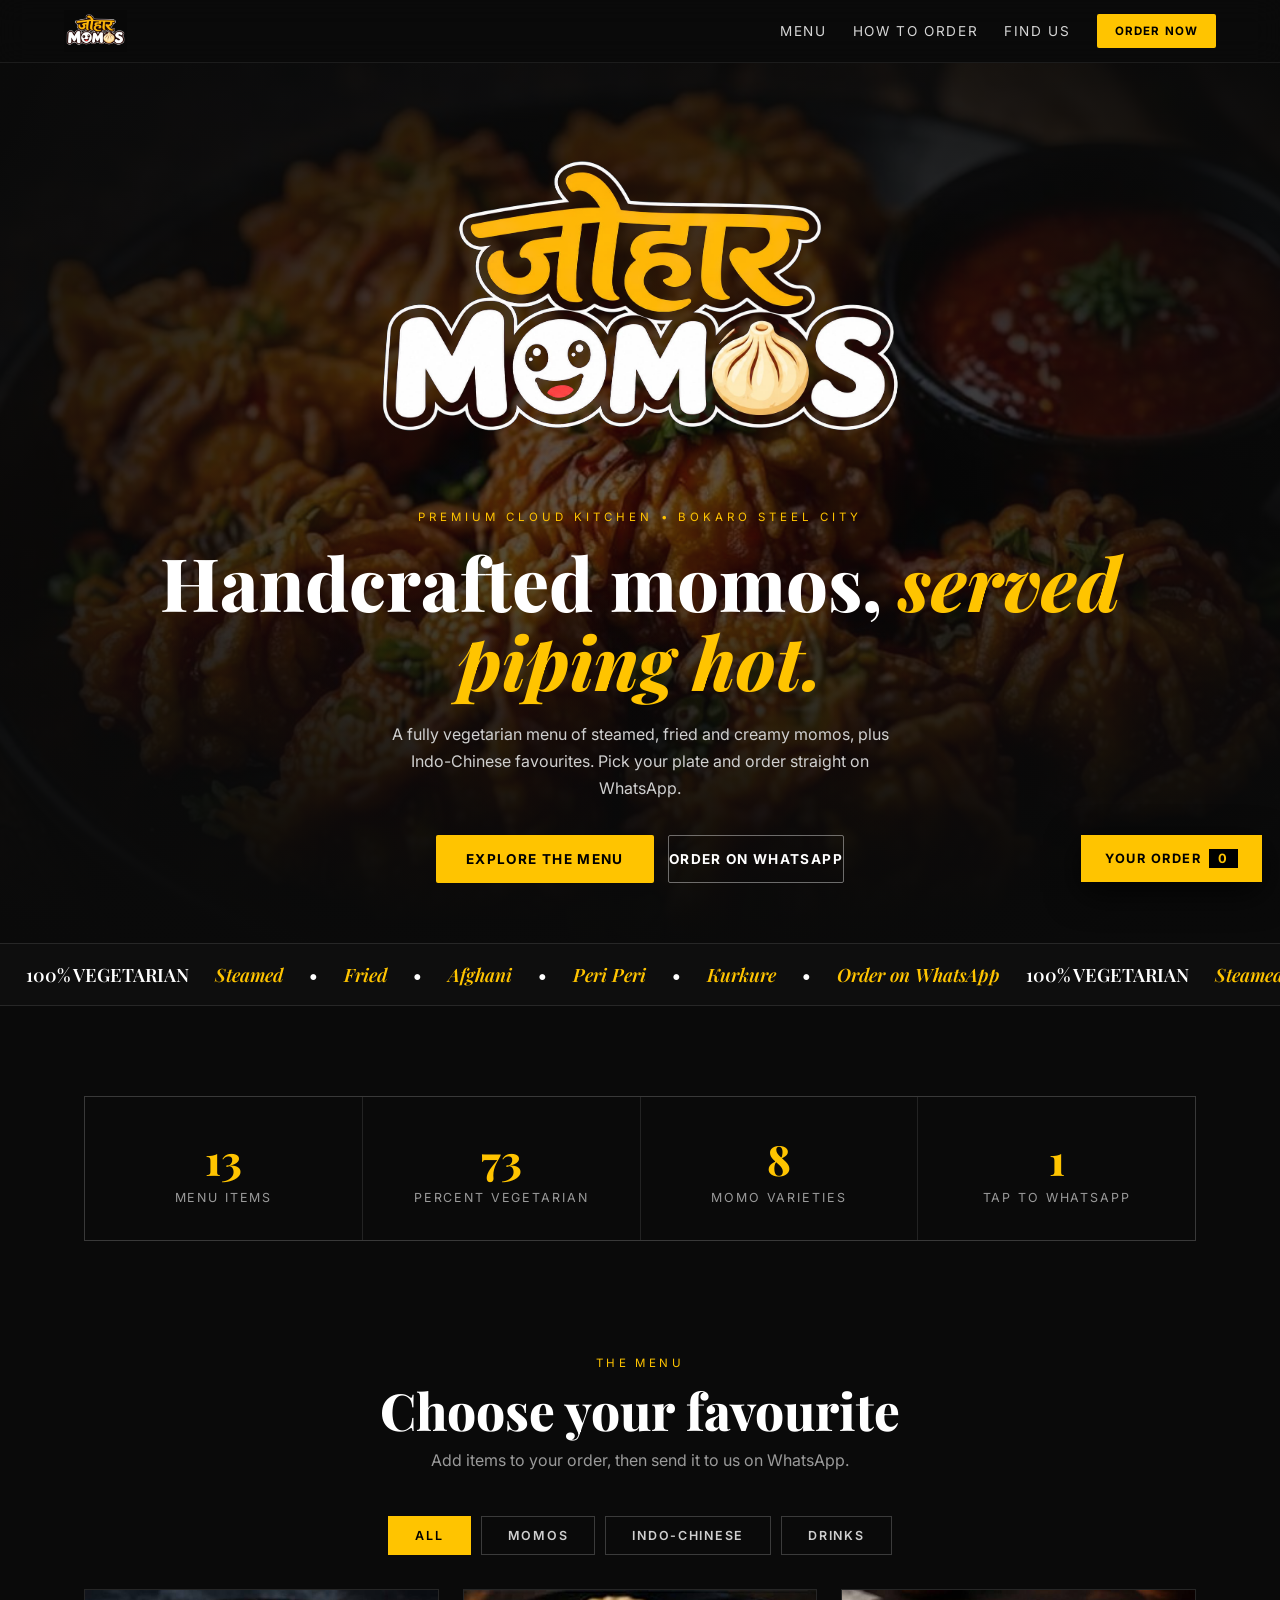
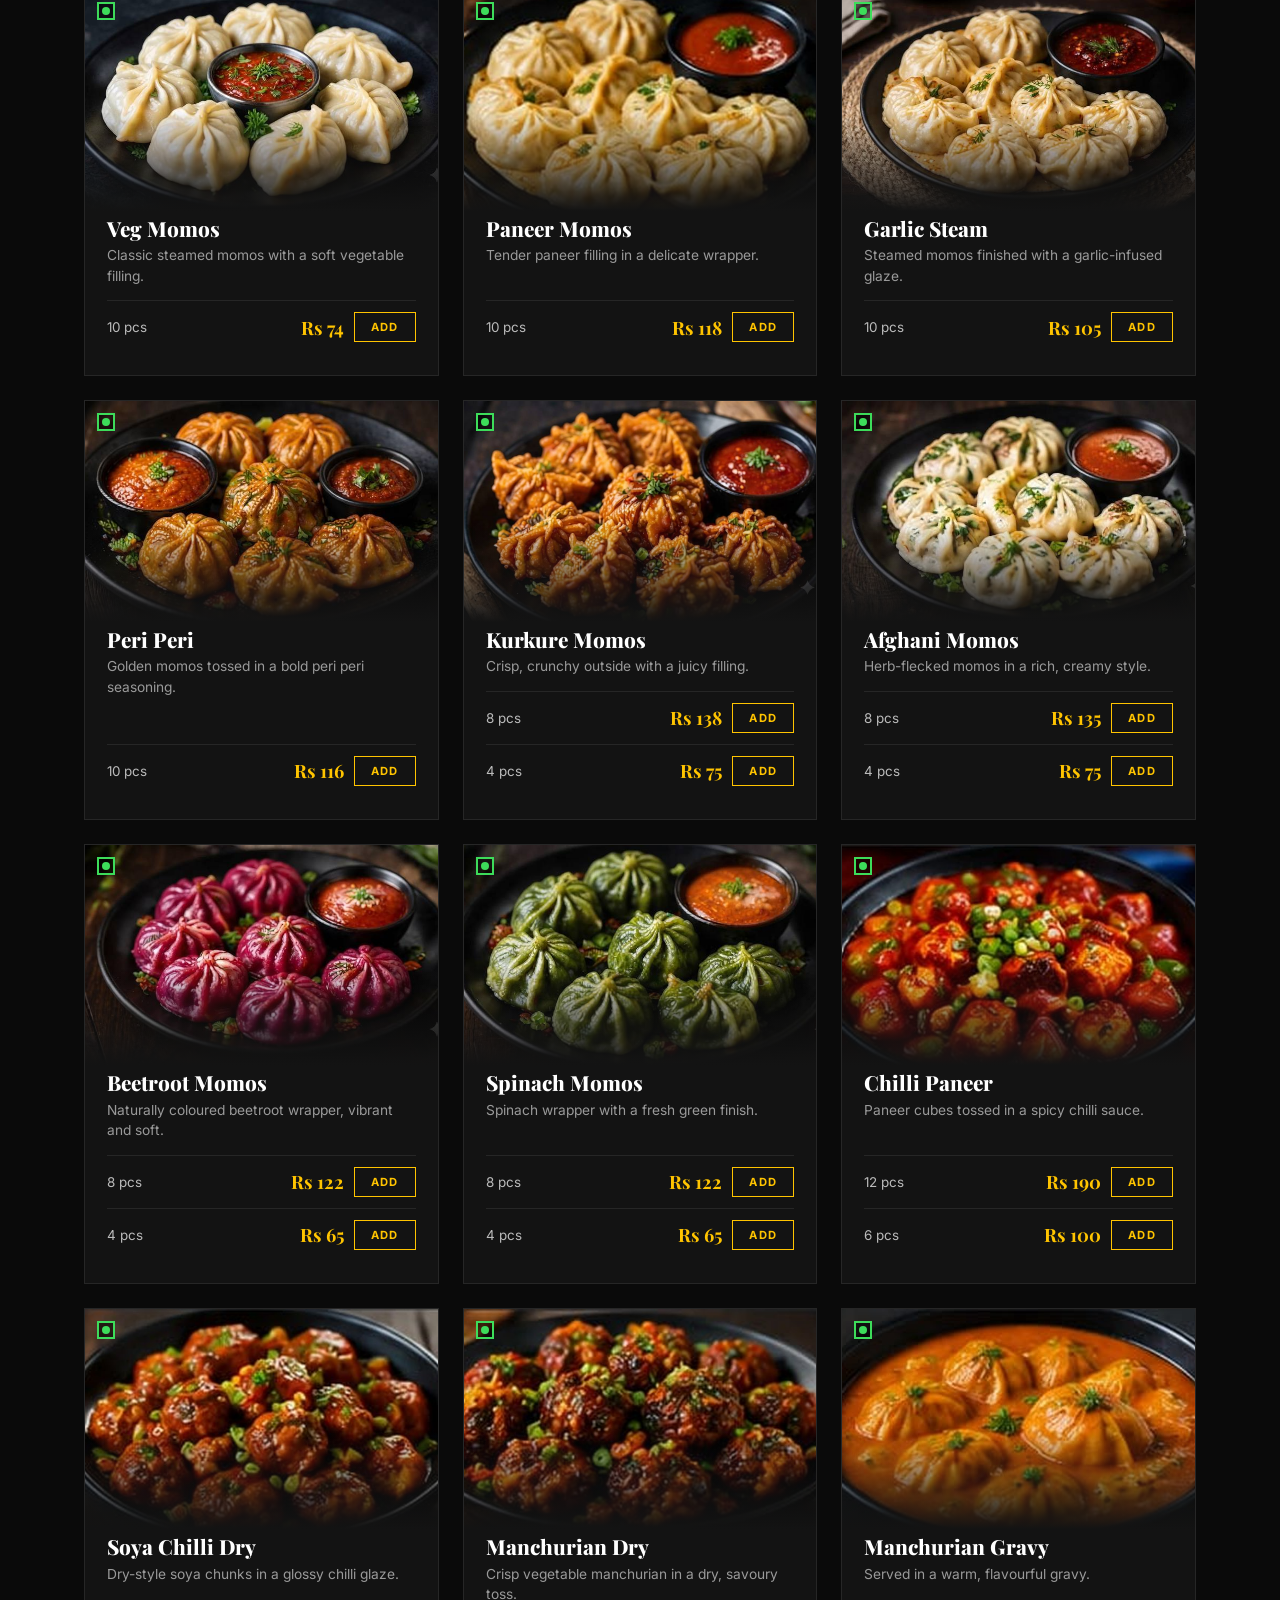
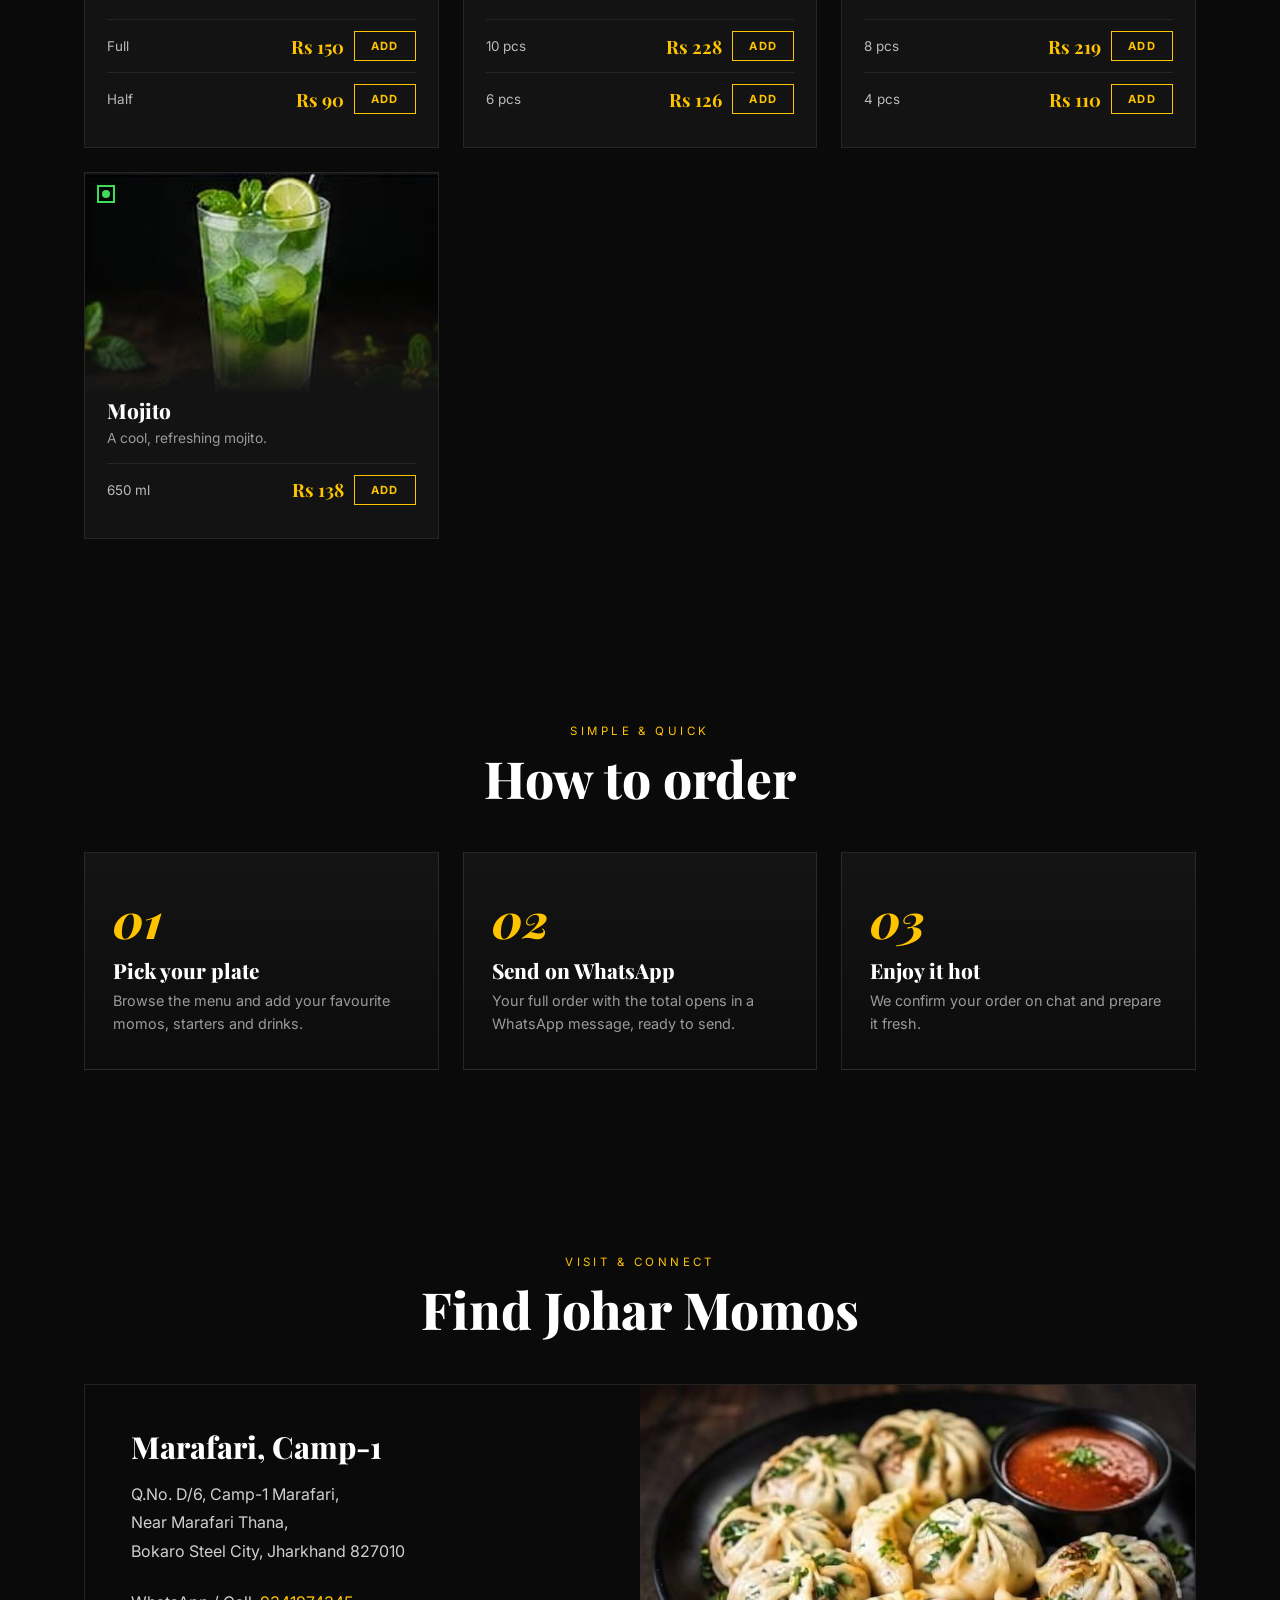
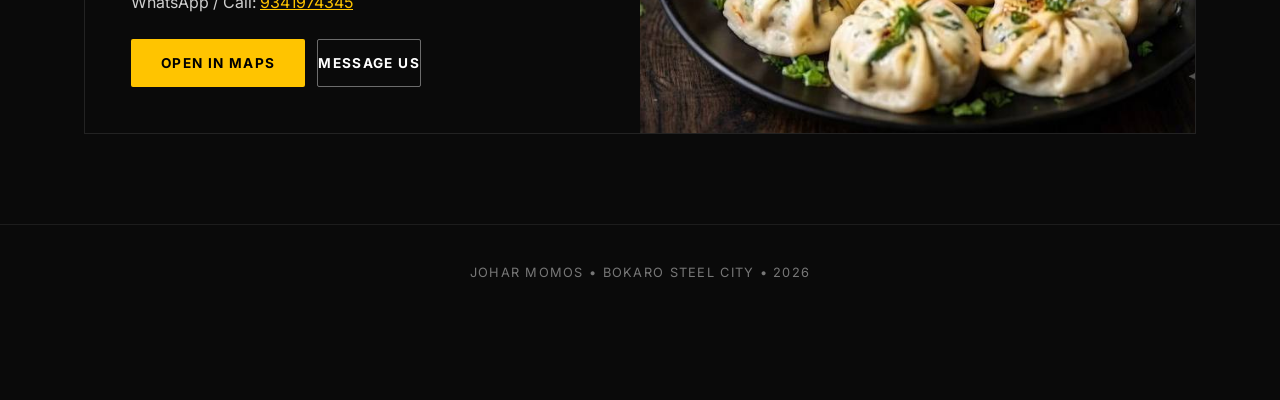
==== commit b8ce7f76: "Add logo assets and update order message" ====
--- a/index.html
+++ b/index.html
@@ -4,11 +4,12 @@
 <meta name="viewport" content="width=device-width,initial-scale=1,viewport-fit=cover">
 <title>Johar Momos | Premium Momos in Bokaro Steel City</title>
 <meta name="description" content="Johar Momos, a premium vegetarian cloud kitchen at Marafari Camp-1, Bokaro Steel City. Order directly on WhatsApp."><meta property="og:title" content="Johar Momos - Order on WhatsApp"><link rel="preconnect" href="https://fonts.googleapis.com"><link rel="preconnect" href="https://fonts.gstatic.com" crossorigin><link href="https://fonts.googleapis.com/css2?family=Playfair+Display:wght@600;800&family=Inter:wght@400;500;700&display=swap" rel="stylesheet">
+<link rel="icon" type="image/jpeg" href="logo.jpeg">
 <link rel="stylesheet" href="style.css">
 
 </head><body><div id="bar"></div>
-<header><img data-i="logo" alt="Johar Momos"><nav><a href="#menu">Menu</a><a href="#how">How to Order</a><a href="#find">Find Us</a><a class="btn s" href="#" data-wa>Order Now</a></nav></header>
-<div class="hero"><img class="bg" data-i="kurkure" alt=""><div><img class="lg" data-i="logo" alt="Johar Momos"><div class="eb">Premium Cloud Kitchen &bull; Bokaro Steel City</div><h1>Handcrafted momos, <i>served piping hot.</i></h1><p>A fully vegetarian menu of steamed, fried and creamy momos, plus Indo-Chinese favourites. Pick your plate and order straight on WhatsApp.</p><div class="b"><a class="btn" href="#menu">Explore the Menu</a><a class="btn o" href="#" data-wa>Order on WhatsApp</a></div></div></div>
+<header><img src="logo.jpeg" alt="Johar Momos"><nav><a href="#menu">Menu</a><a href="#how">How to Order</a><a href="#find">Find Us</a><a class="btn s" href="#" data-wa>Order Now</a></nav></header>
+<div class="hero"><img class="bg" data-i="kurkure" alt=""><div><img class="lg" src="logo.jpeg" alt="Johar Momos"><div class="eb">Premium Cloud Kitchen &bull; Bokaro Steel City</div><h1>Handcrafted momos, <i>served piping hot.</i></h1><p>A fully vegetarian menu of steamed, fried and creamy momos, plus Indo-Chinese favourites. Pick your plate and order straight on WhatsApp.</p><div class="b"><a class="btn" href="#menu">Explore the Menu</a><a class="btn o" href="#" data-wa>Order on WhatsApp</a></div></div></div>
 <div class="mq"><div id="mq"></div></div>
 <section><div class="st rv"><div><b data-n="13">0</b><span>Menu Items</span></div><div><b data-n="100">0</b><span>Percent Vegetarian</span></div><div><b data-n="8">0</b><span>Momo Varieties</span></div><div><b data-n="1">0</b><span>Tap to WhatsApp</span></div></div></section>
 <section id="menu" style="padding-top:20px"><div class="hd rv"><small>The Menu</small><h2>Choose your favourite</h2><p>Add items to your order, then send it to us on WhatsApp.</p></div><div class="tabs" id="tabs"></div><div class="grid" id="grid"></div></section>
